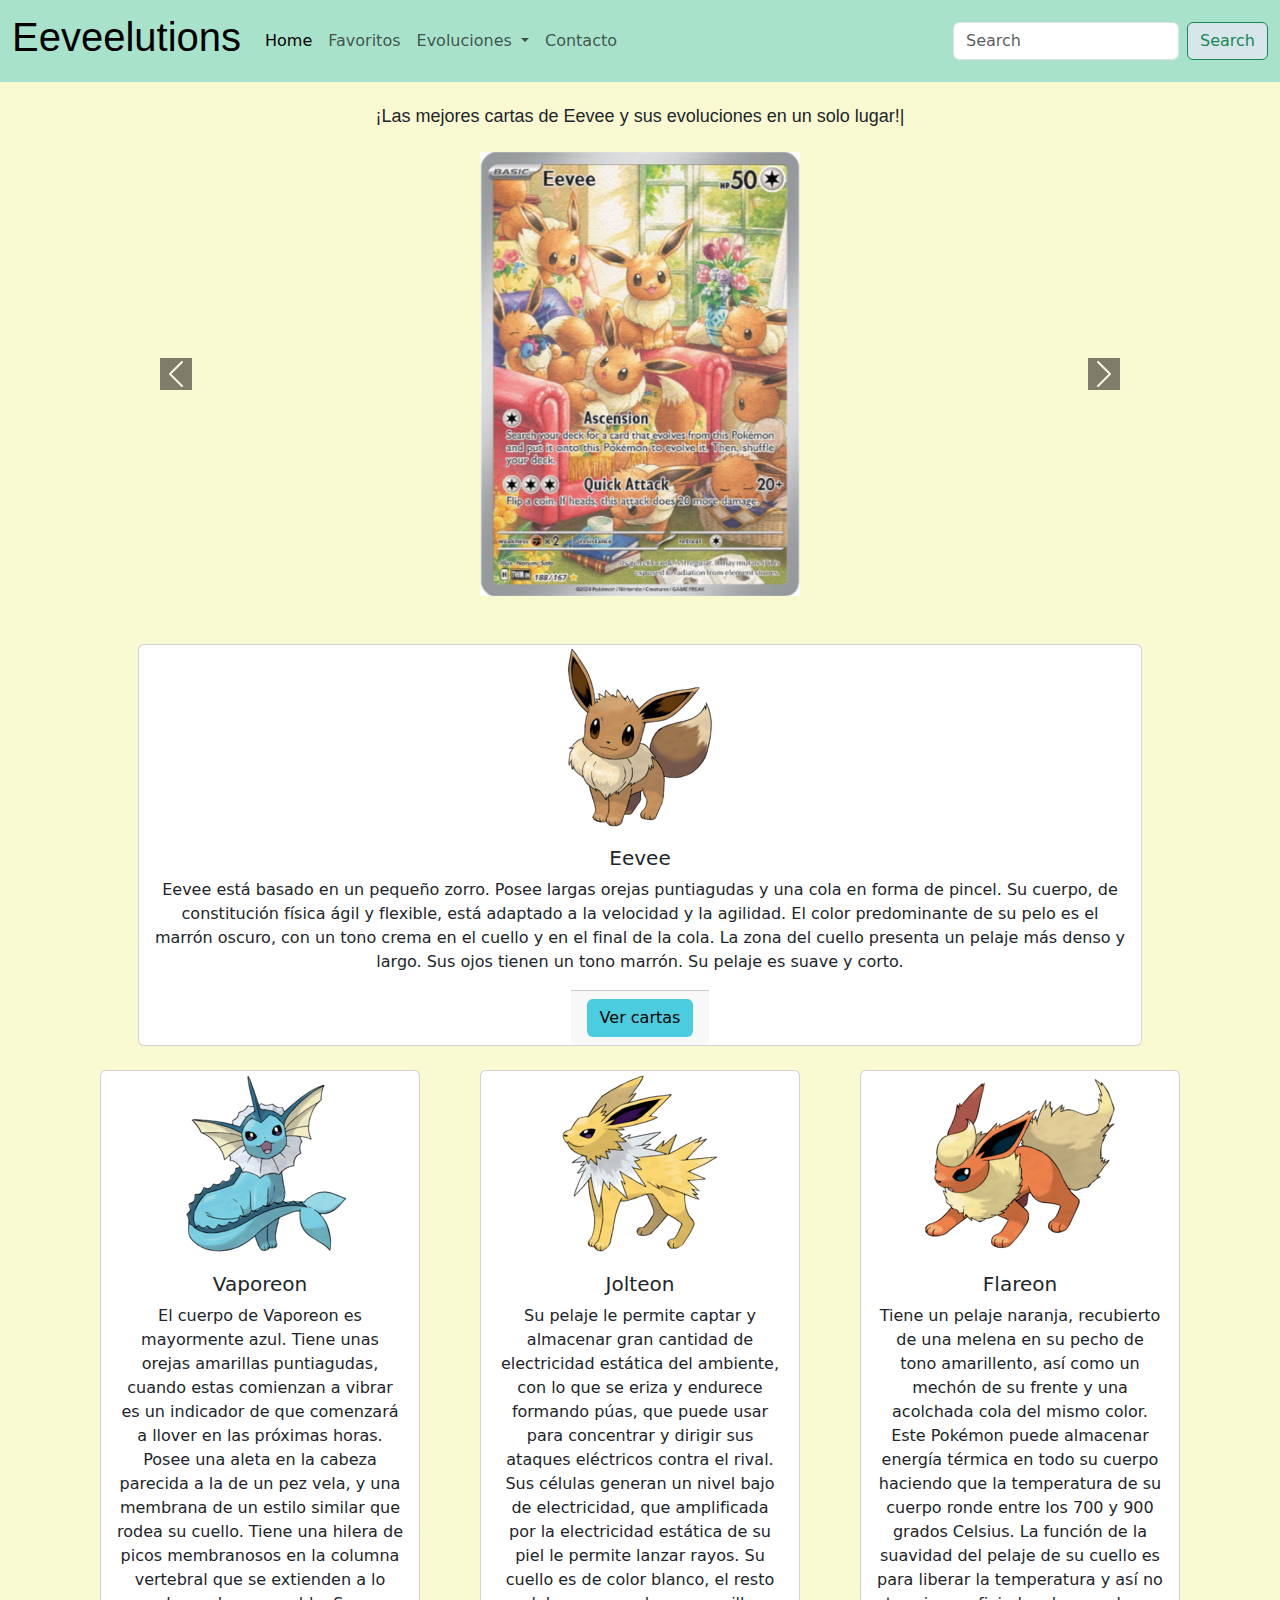
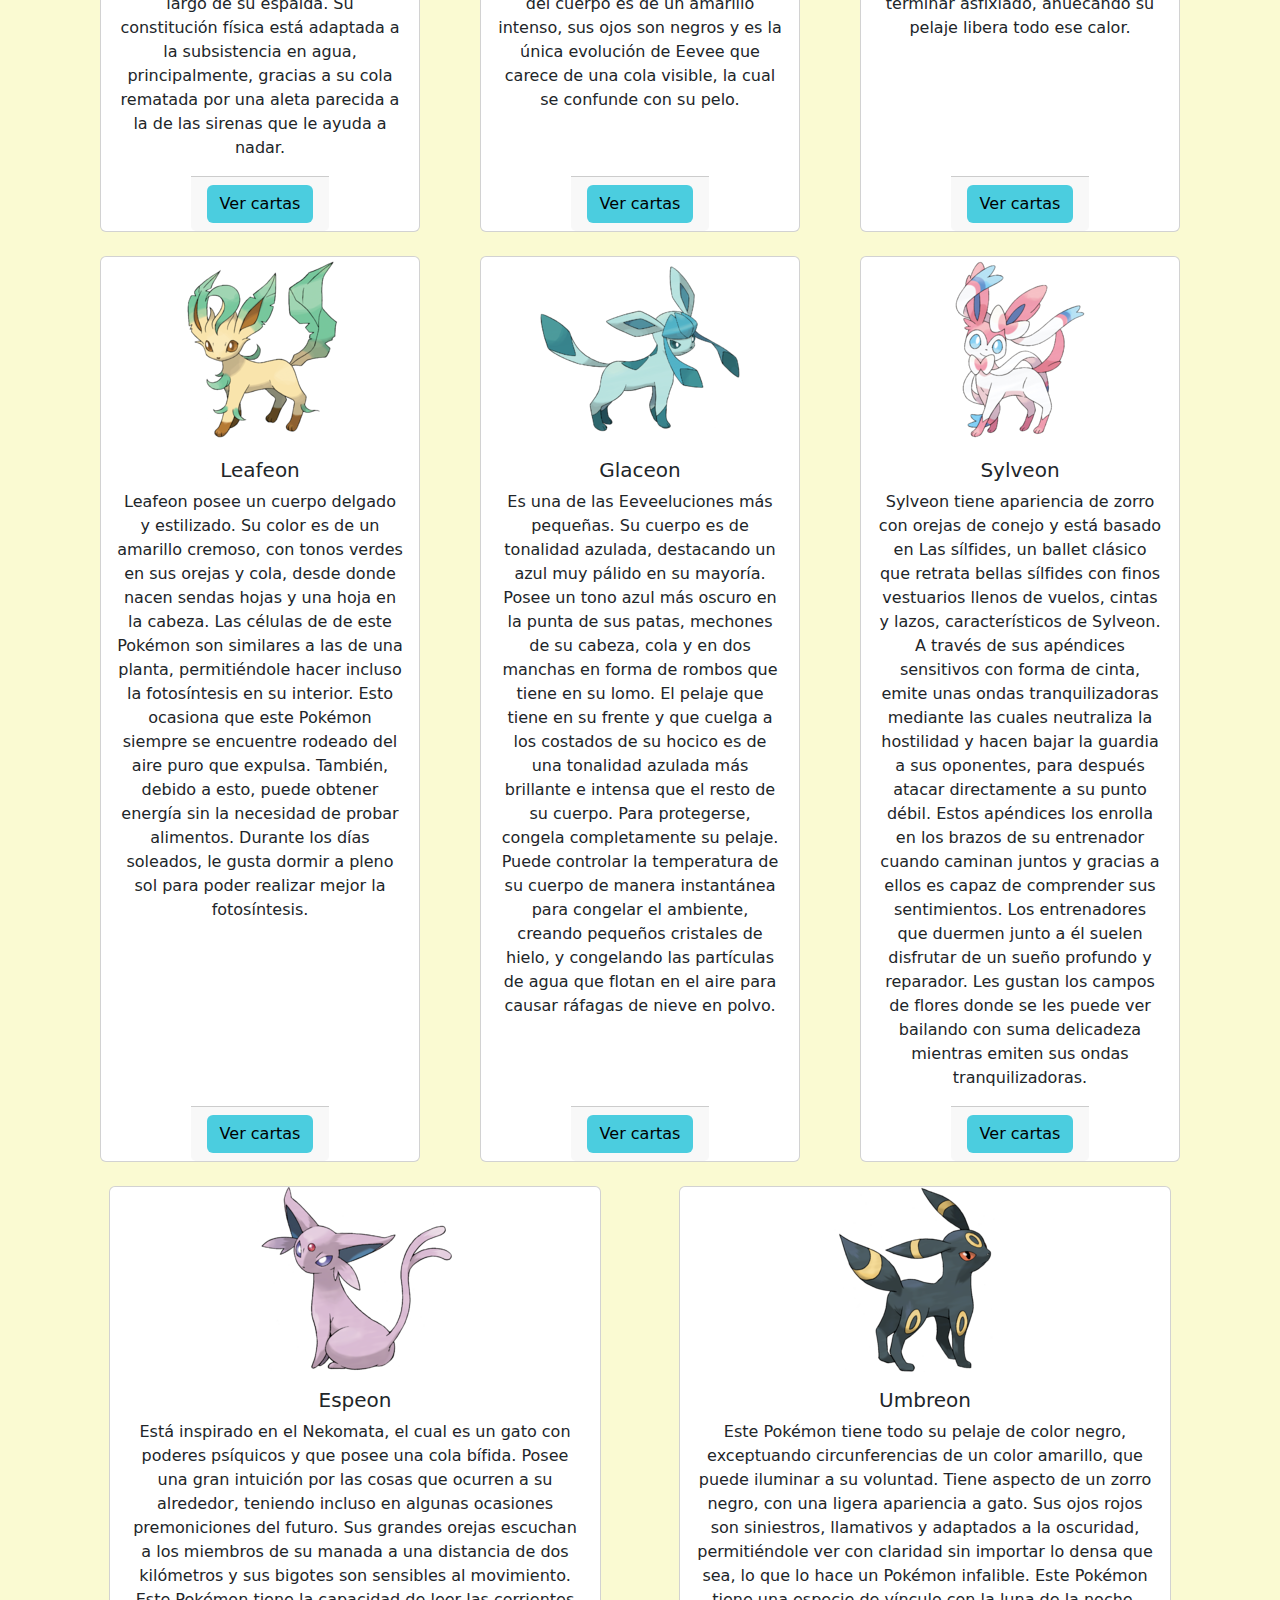
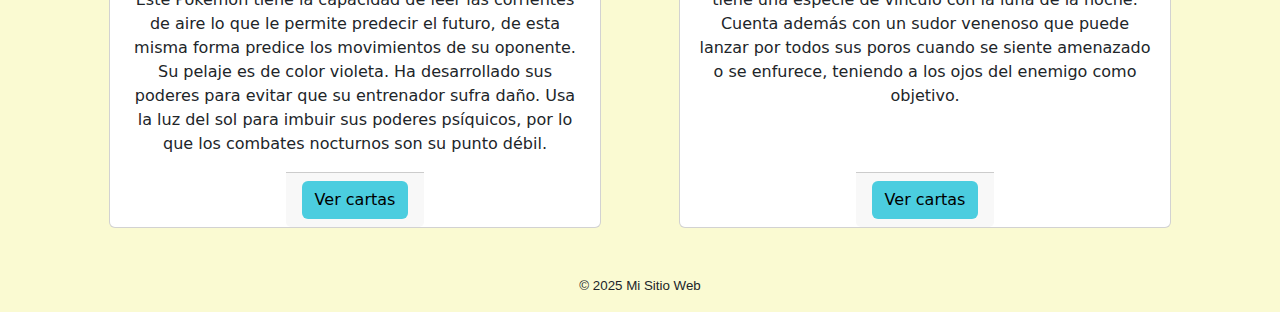
==== index.html @ 721384bc "rename carpeta de styles y mejora de display mobile" ====
<!DOCTYPE html>
<html lang="es">
<head>
    <meta charset="UTF-8">
    <meta name="viewport" content="width=device-width, initial-scale=1.0">
    <link href="https://cdn.jsdelivr.net/npm/bootstrap@5.3.3/dist/css/bootstrap.min.css" rel="stylesheet" integrity="sha384-QWTKZyjpPEjISv5WaRU9OFeRpok6YctnYmDr5pNlyT2bRjXh0JMhjY6hW+ALEwIH" crossorigin="anonymous">
    <link rel="stylesheet" href="./styles/style.css">
    <title>Eeveelutions</title>
</head>
<body>
    <header>
        <!-- Navbar responsive -->
        <nav class="navbar navbar-expand-md" style="background-color: #a9e2cb;">
            <div class="container-fluid">
                <a class="navbar-brand" href="index.html"><h1>Eeveelutions</h1></a>
                <button class="navbar-toggler" type="button" data-bs-toggle="collapse" data-bs-target="#navbarScroll" aria-controls="navbarScroll" aria-expanded="false" aria-label="Toggle navigation">
                    <span class="navbar-toggler-icon"></span>
                </button>
                <div class="collapse navbar-collapse" id="navbarScroll">
                    <ul class="navbar-nav me-auto my-2 my-lg-0 navbar-nav-scroll" style="--bs-scroll-height: 100px;">
                    <li class="nav-item">
                        <a class="nav-link active" aria-current="page" href="index.html">Home</a>
                    </li>
                    <li class="nav-item">
                        <a class="nav-link" href="./pages/favoritos.html">Favoritos</a>
                    </li>
                    <li class="nav-item dropdown">
                        <a class="nav-link dropdown-toggle" href="#" role="button" data-bs-toggle="dropdown" aria-expanded="false">
                        Evoluciones
                        </a>
                        <ul class="dropdown-menu">
                        <li><a class="dropdown-item" href="./pages/eevee.html">Eevee</a></li>
                        <li><a class="dropdown-item" href="./pages/vaporeon.html">Vaporeon</a></li>
                        <li><a class="dropdown-item" href="./pages/jolteon.html">Jolteon</a></li>
                        <li><a class="dropdown-item" href="./pages/flareon.html">Flareon</a></li>
                        <li><a class="dropdown-item" href="./pages/leafeon.html">Leafeon</a></li>
                        <li><a class="dropdown-item" href="./pages/glaceon.html">Glaceon</a></li>
                        <li><a class="dropdown-item" href="./pages/sylveon.html">Sylveon</a></li>
                        <li><a class="dropdown-item" href="./pages/espeon.html">Espeon</a></li>
                        <li><a class="dropdown-item" href="./pages/umbreon.html">Umbreon</a></li>
                        </ul>
                    </li>
                    <li class="nav-item">
                        <a class="nav-link" href="./pages/contacto.html">Contacto</a>
                    </li>
                    </ul>
                    <form class="d-flex" role="search">
                    <input class="form-control me-2" type="search" placeholder="Search" aria-label="Search">
                    <button class="btn btn-outline-success" type="submit" style="background-color: rgb(214, 230, 235);">Search</button>
                    </form>
              </div>
            </div>
        </nav>
    </header>
    <main> 
        <!--Seccion principal con las 9 tarjetas de as evoluciones -->
        <!--Todas las pagínas indivuduales de evoluciones respetarán el prototipado de la página "eevee.html"-->
        <div>
            <h2 class="my-4">¡Las mejores cartas de Eevee y sus evoluciones en un solo lugar!|</h2>
            <div id="carouselExampleFade" class="carousel slide carousel-fade">
                <div class="carousel-inner">
                  <div class="carousel-item active">
                    <img src="./images/eevee_images/eevee-twm188.jpg" class="d-block w-25 " alt="...">
                  </div>
                  <div class="carousel-item">
                    <img src="./images/vaporeon_images/vaporeonv-swsh181.jpg" class="d-block w-25" alt="...">
                  </div>
                  <div class="carousel-item">
                    <img src="./images/jolteon_images/jolteonvpromo-swsh183.jpg" class="d-block w-25" alt="...">
                  </div>
                  <div class="carousel-item">
                    <img src="./images/flareon_images/flareonvpromo-swsh179.jpg" class="d-block w-25" alt="...">
                  </div>
                  <div class="carousel-item">
                    <img src="./images/leafeon_images/leafeonv-evolving167.jpg" class="d-block w-25" alt="...">
                  </div>
                  <div class="carousel-item">
                    <img src="./images/glaceon_images/glaceonv-evolving175.jpg" class="d-block w-25" alt="...">
                  </div>
                  <div class="carousel-item">
                    <img src="./images/sylveon_images/sylveonv-evolving184.jpg" class="d-block w-25" alt="...">
                  </div>
                  <div class="carousel-item">
                    <img src="./images/espeon_images/espeonv-evolving180.jpg" class="d-block w-25" alt="...">
                  </div>
                  <div class="carousel-item">
                    <img src="./images/umbreon_images/umbreonv-evolving189.jpg" class="d-block w-25" alt="...">
                  </div>
                </div>
                <button class="carousel-control-prev" type="button" data-bs-target="#carouselExampleFade" data-bs-slide="prev">
                  <span class="carousel-control-prev-icon" aria-hidden="false" style="background-color: black;"></span>
                  <span class="visually-hidden">Previous</span>
                </button>
                <button class="carousel-control-next" type="button" data-bs-target="#carouselExampleFade" data-bs-slide="next">
                  <span class="carousel-control-next-icon" aria-hidden="true" style="background-color: black;"></span>
                  <span class="visually-hidden">Next</span>
                </button>
            </div>
        </div>
        <div class="container text-center">
            <div class="row row-gap-4 mb-4 mt-5">
              <div class="col-md-12 d-flex justify-content-center">
                <div class="card" style="width: 90%;">
                    <img src="./images/eevee_images/eevee-portada.png" class="img-fluid" alt="...">
                    <div class="card-body">
                      <h5 class="card-title">Eevee</h5>
                      <p class="card-text">Eevee está basado en un pequeño zorro. Posee largas orejas puntiagudas y una cola en forma de pincel. Su cuerpo, de constitución física ágil y flexible, está adaptado a la velocidad y la agilidad. El color predominante de su pelo es el marrón oscuro, con un tono crema en el cuello y en el final de la cola. La zona del cuello presenta un pelaje más denso y largo. Sus ojos tienen un tono marrón. Su pelaje es suave y corto.</p>
                    </div>
                    <div class="card-footer">
                        <a href="./pages/eevee.html" class="btn btn-card">Ver cartas</a>
                    </div>
                </div>
              </div>
            </div>
            <div class="row row-gap-4 mb-4">
                <div class="col-md-6 col-lg-4 d-flex justify-content-center">
                    <div class="card" style="width: 90%;" >
                        <img src="./images/vaporeon_images/vaporeon-portada.png" class="img-fluid" alt="...">
                        <div class="card-body">
                          <h5 class="card-title">Vaporeon</h5>
                          <p class="card-text">El cuerpo de Vaporeon es mayormente azul. Tiene unas orejas amarillas puntiagudas, cuando estas comienzan a vibrar es un indicador de que comenzará a llover en las próximas horas. Posee una aleta en la cabeza parecida a la de un pez vela, y una membrana de un estilo similar que rodea su cuello. Tiene una hilera de picos membranosos en la columna vertebral que se extienden a lo largo de su espalda. Su constitución física está adaptada a la subsistencia en agua, principalmente, gracias a su cola rematada por una aleta parecida a la de las sirenas que le ayuda a nadar.</p>
                          
                        </div>
                        <div class="card-footer">
                            <a href="./pages/vaporeon.html" class="btn btn-card">Ver cartas</a>
                        </div>
                    </div>
                </div>
                <div class="col-md-6 col-lg-4 d-flex justify-content-center">
                    <div class="card" style="width: 90%;" >
                        <img src="./images/jolteon_images/jolteon-portada.png" class="img-fluid" alt="...">
                        <div class="card-body">
                          <h5 class="card-title">Jolteon</h5>
                          <p class="card-text">Su pelaje le permite captar y almacenar gran cantidad de electricidad estática del ambiente, con lo que se eriza y endurece formando púas, que puede usar para concentrar y dirigir sus ataques eléctricos contra el rival. Sus células generan un nivel bajo de electricidad, que amplificada por la electricidad estática de su piel le permite lanzar rayos. Su cuello es de color blanco, el resto del cuerpo es de un amarillo intenso, sus ojos son negros y es la única evolución de Eevee que carece de una cola visible, la cual se confunde con su pelo.</p>
                        </div>
                        <div class="card-footer">
                            <a href="./pages/jolteon.html" class="btn btn-card">Ver cartas</a>
                        </div>
                    </div>
                </div>
                <div class="col-md-6 col-lg-4 d-flex justify-content-center">
                    <div class="card" style="width: 90%;" >
                        <img src="./images/flareon_images/flareon-portada.png" class="img-fluid" alt="...">
                        <div class="card-body">
                          <h5 class="card-title">Flareon</h5>
                          <p class="card-text">Tiene un pelaje naranja, recubierto de una melena en su pecho de tono amarillento, así como un mechón de su frente y una acolchada cola del mismo color. Este Pokémon puede almacenar energía térmica en todo su cuerpo haciendo que la temperatura de su cuerpo ronde entre los 700 y 900 grados Celsius. La función de la suavidad del pelaje de su cuello es para liberar la temperatura y así no terminar asfixiado, ahuecando su pelaje libera todo ese calor.</p>
                          
                        </div>
                        <div class="card-footer">
                            <a href="./pages/flareon.html" class="btn btn-card">Ver cartas</a>
                        </div>
                    </div>
                </div>            
                <div class="col-md-6 col-lg-4 d-flex justify-content-center">
                    <div class="card" style="width: 90%;" >
                        <img src="./images/leafeon_images/leafeon-portada.png" class="img-fluid" alt="...">
                        <div class="card-body">
                          <h5 class="card-title">Leafeon</h5>
                          <p class="card-text">Leafeon posee un cuerpo delgado y estilizado. Su color es de un amarillo cremoso, con tonos verdes en sus orejas y cola, desde donde nacen sendas hojas y una hoja en la cabeza. Las células de de este Pokémon son similares a las de una planta, permitiéndole hacer incluso la fotosíntesis en su interior. Esto ocasiona que este Pokémon siempre se encuentre rodeado del aire puro que expulsa. También, debido a esto, puede obtener energía sin la necesidad de probar alimentos. Durante los días soleados, le gusta dormir a pleno sol para poder realizar mejor la fotosíntesis.</p>
                        </div>
                        <div class="card-footer">
                            <a href="./pages/leafeon.html" class="btn btn-card">Ver cartas</a>
                        </div>
                    </div>
                </div>
                <div class="col-md-6 col-lg-4 d-flex justify-content-center">
                    <div class="card" style="width: 90%;" >
                        <img src="./images/glaceon_images/glaceon-portada.png" class="img-fluid" alt="...">
                        <div class="card-body">
                          <h5 class="card-title">Glaceon</h5>
                          <p class="card-text">Es una de las Eeveeluciones más pequeñas. Su cuerpo es de tonalidad azulada, destacando un azul muy pálido en su mayoría. Posee un tono azul más oscuro en la punta de sus patas, mechones de su cabeza, cola y en dos manchas en forma de rombos que tiene en su lomo. El pelaje que tiene en su frente y que cuelga a los costados de su hocico es de una tonalidad azulada más brillante e intensa que el resto de su cuerpo. Para protegerse, congela completamente su pelaje. Puede controlar la temperatura de su cuerpo de manera instantánea para congelar el ambiente, creando pequeños cristales de hielo, y congelando las partículas de agua que flotan en el aire para causar ráfagas de nieve en polvo.</p>                          
                        </div>
                        <div class="card-footer">
                            <a href="./pages/glaceon.html" class="btn btn-card">Ver cartas</a>
                        </div>
                    </div>
                </div> 
                <div class="col-md-6 col-lg-4 d-flex justify-content-center">
                    <div class="card" style="width: 90%;" >
                        <img src="./images/sylveon_images/sylveon-portada2.png" class="img-fluid" alt="...">
                        <div class="card-body">
                          <h5 class="card-title">Sylveon</h5>
                          <p class="card-text">Sylveon tiene apariencia de zorro con orejas de conejo y está basado en Las sílfides, un ballet clásico que retrata bellas sílfides con finos vestuarios llenos de vuelos, cintas y lazos, característicos de Sylveon. A través de sus apéndices sensitivos con forma de cinta, emite unas ondas tranquilizadoras mediante las cuales neutraliza la hostilidad y hacen bajar la guardia a sus oponentes, para después atacar directamente a su punto débil. Estos apéndices los enrolla en los brazos de su entrenador cuando caminan juntos y gracias a ellos es capaz de comprender sus sentimientos. Los entrenadores que duermen junto a él suelen disfrutar de un sueño profundo y reparador. Les gustan los campos de flores donde se les puede ver bailando con suma delicadeza mientras emiten sus ondas tranquilizadoras.</p>
                        </div>
                        <div class="card-footer">
                            <a href="./pages/sylveon.html" class="btn btn-card">Ver cartas</a>
                        </div>
                    </div>
                </div>            
                <div class="col-md d-flex justify-content-center">
                    <div class="card" style="width: 90%;" >
                        <img src="./images/espeon_images/espeon-portada.png" class="img-fluid" alt="...">
                        <div class="card-body">
                          <h5 class="card-title">Espeon</h5>
                          <p class="card-text">Está inspirado en el Nekomata, el cual es un gato con poderes psíquicos y que posee una cola bífida. Posee una gran intuición por las cosas que ocurren a su alrededor, teniendo incluso en algunas ocasiones premoniciones del futuro. Sus grandes orejas escuchan a los miembros de su manada a una distancia de dos kilómetros y sus bigotes son sensibles al movimiento. Este Pokémon tiene la capacidad de leer las corrientes de aire lo que le permite predecir el futuro, de esta misma forma predice los movimientos de su oponente. Su pelaje es de color violeta. Ha desarrollado sus poderes para evitar que su entrenador sufra daño. Usa la luz del sol para imbuir sus poderes psíquicos, por lo que los combates nocturnos son su punto débil.</p>
                          
                        </div>
                        <div class="card-footer">
                            <a href="./pages/espeon.html" class="btn btn-card">Ver cartas</a>
                        </div>
                    </div>
                </div>
                <div class="col-md d-flex justify-content-center">
                    <div class="card" style="width: 90%;" >
                        <img src="./images/umbreon_images/umbreon-portada.png" class="img-fluid" alt="...">
                        <div class="card-body">
                          <h5 class="card-title">Umbreon</h5>
                          <p class="card-text">Este Pokémon tiene todo su pelaje de color negro, exceptuando circunferencias de un color amarillo, que puede iluminar a su voluntad. Tiene aspecto de un zorro negro, con una ligera apariencia a gato. Sus ojos rojos son siniestros, llamativos y adaptados a la oscuridad, permitiéndole ver con claridad sin importar lo densa que sea, lo que lo hace un Pokémon infalible. Este Pokémon tiene una especie de vínculo con la luna de la noche. Cuenta además con un sudor venenoso que puede lanzar por todos sus poros cuando se siente amenazado o se enfurece, teniendo a los ojos del enemigo como objetivo.</p>
                        </div>
                        <div class="card-footer">
                            <a href="./pages/umbreon.html" class="btn btn-card">Ver cartas</a>
                        </div>
                    </div>
                </div>                
            </div>
        </div>
    </main>
    <footer>
        <p>© 2025 Mi Sitio Web</p>
    </footer>
    <script src="https://cdn.jsdelivr.net/npm/bootstrap@5.3.3/dist/js/bootstrap.bundle.min.js" integrity="sha384-YvpcrYf0tY3lHB60NNkmXc5s9fDVZLESaAA55NDzOxhy9GkcIdslK1eN7N6jIeHz" crossorigin="anonymous"></script>
</body>
</html>
---- styles/style.css ----
/*Media query para celulares + general*/

* {
    margin: 0;
    padding: 0;
    box-sizing: border-box;
}

body {
    background-color: lightgoldenrodyellow;
}

h1 {
    font-family: Arial, Helvetica, sans-serif;
}

h2 {
    margin: 10px;
    text-align: center;
    font-family:'Lucida Sans', 'Lucida Sans Regular', 'Lucida Grande', 'Lucida Sans Unicode', Verdana, sans-serif;
    font-size: large;
}

h3 {
    font-family: Verdana, Geneva, Tahoma, sans-serif;
    font-size: large;
    font-weight: bold;
    margin-top: 1rem;
}

.carousel-item img {
    margin: auto;
}

.carousel-control-prev {
    justify-content: flex-end;
}

.carousel-control-next {
    justify-content: flex-start;
}
/*Estilos de tarjetas de cada evolución-Página principal*/

.card {
    align-items: center;
}

.btn-card {
    background-color: rgb(75, 205, 223);
    color: black;
    font-weight: 500;
}

/*estilos de display de cartas individuales a continuación*/

/* Dsiplay de cartas de página Eevee */
@media (max-width: 767px){
    .grid-eevee{
        display: flex;
        flex-flow: column nowrap;
        margin: 5%;
    }

    .eevee-card {
        justify-content: center;
        align-items: center;
        align-content: center;
        text-align: center;
        margin-top: 1rem;
    }

    .eevee-img {
        width: 55%;
    }
}

/* Display de cartas Leafeon-Glaceon-Sylveon-Espeon-Umbreon */
.grid-cartas {
    display: flex;
    flex-flow: column nowrap;
    margin: 5%;
}

.cartas{
    border: 2px solid black;
    background-color: cadetblue;
    padding: 15px;
    display: flex;
    flex-flow: column wrap;
    justify-content: center;
    align-items: center;
    margin-bottom: 2%;
}

.cartas img {
    height: 256px;
    width: 185px;
    margin-bottom: 5px ;
}

.cartas ul{
    padding: 0%;
    text-align: start;
}

.cartas ul li {
    list-style: none;
}

.img-cartas {
    width: 350px;
    height: 500px;
}

/*Estilos de página de contacto*/
#form-contacto {
    /* display: flex;
    flex-flow: column nowrap; */
    align-items: center;
    justify-content: center;
    text-align: center;
    margin-top: 10%;
    background-color: aliceblue;
}

.mensaje {
    text-align: center;
    padding: 2rem;
}

footer {
    margin-top: 3rem;
    text-align: center;
    font-family: 'Lucida Sans', 'Lucida Sans Regular', 'Lucida Grande', 'Lucida Sans Unicode', Verdana, sans-serif;
    font-size: smaller;
}

/*Media query para tablets*/
@media (min-width: 768px){

    .grid-eevee{
        display: grid;
        grid-template-columns: repeat(2, 1fr);
        grid-template-rows: repeat(6,1fr);
        gap: 1%;
        margin: 20px;
    }

    .grid-cartas {
        display: grid;
        grid-template-columns: repeat(2, 1fr);
        grid-template-rows: repeat(6,1fr);
        gap: 1%;
        margin: 20px;
        justify-items: stretch;
    }

    .cartas {
        justify-items: center;
    }

    .cartas h3 {
        text-align: center;
    }

    .cartas ul {
        margin: auto;
    }
}

/*Media query para computadoras*/
@media (min-width: 1024px){

    /*estilos de display de cartas individuales a continuación*/

    .grid-eevee{
        display: grid;
        grid-template-columns: repeat(3, 1fr);
        grid-template-rows: repeat(4,1fr);
        gap: 1%;
        margin: 20px;
    }

    .grid-cartas {
        display: grid;
        grid-template-columns: repeat(4, 1fr);
        grid-template-rows: repeat(2,1fr);
        gap: 10px;
        margin: 20px;
        justify-items: stretch;
        
    }

    .cartas{
        border: 2px solid black;
        background-color: cadetblue;
        padding: 25px;
        display: flex;
        flex-flow: column wrap;
        align-content: center;
        justify-content: center;
    }

    .cartas img {
        height: 256px;
        width: 185px;
        margin-bottom: 5px ;
    }


    .cartas ul{
        margin-top: 5px;
    }


    .img-cartas {
        width: 350px;
        height: 500px;
    }
}
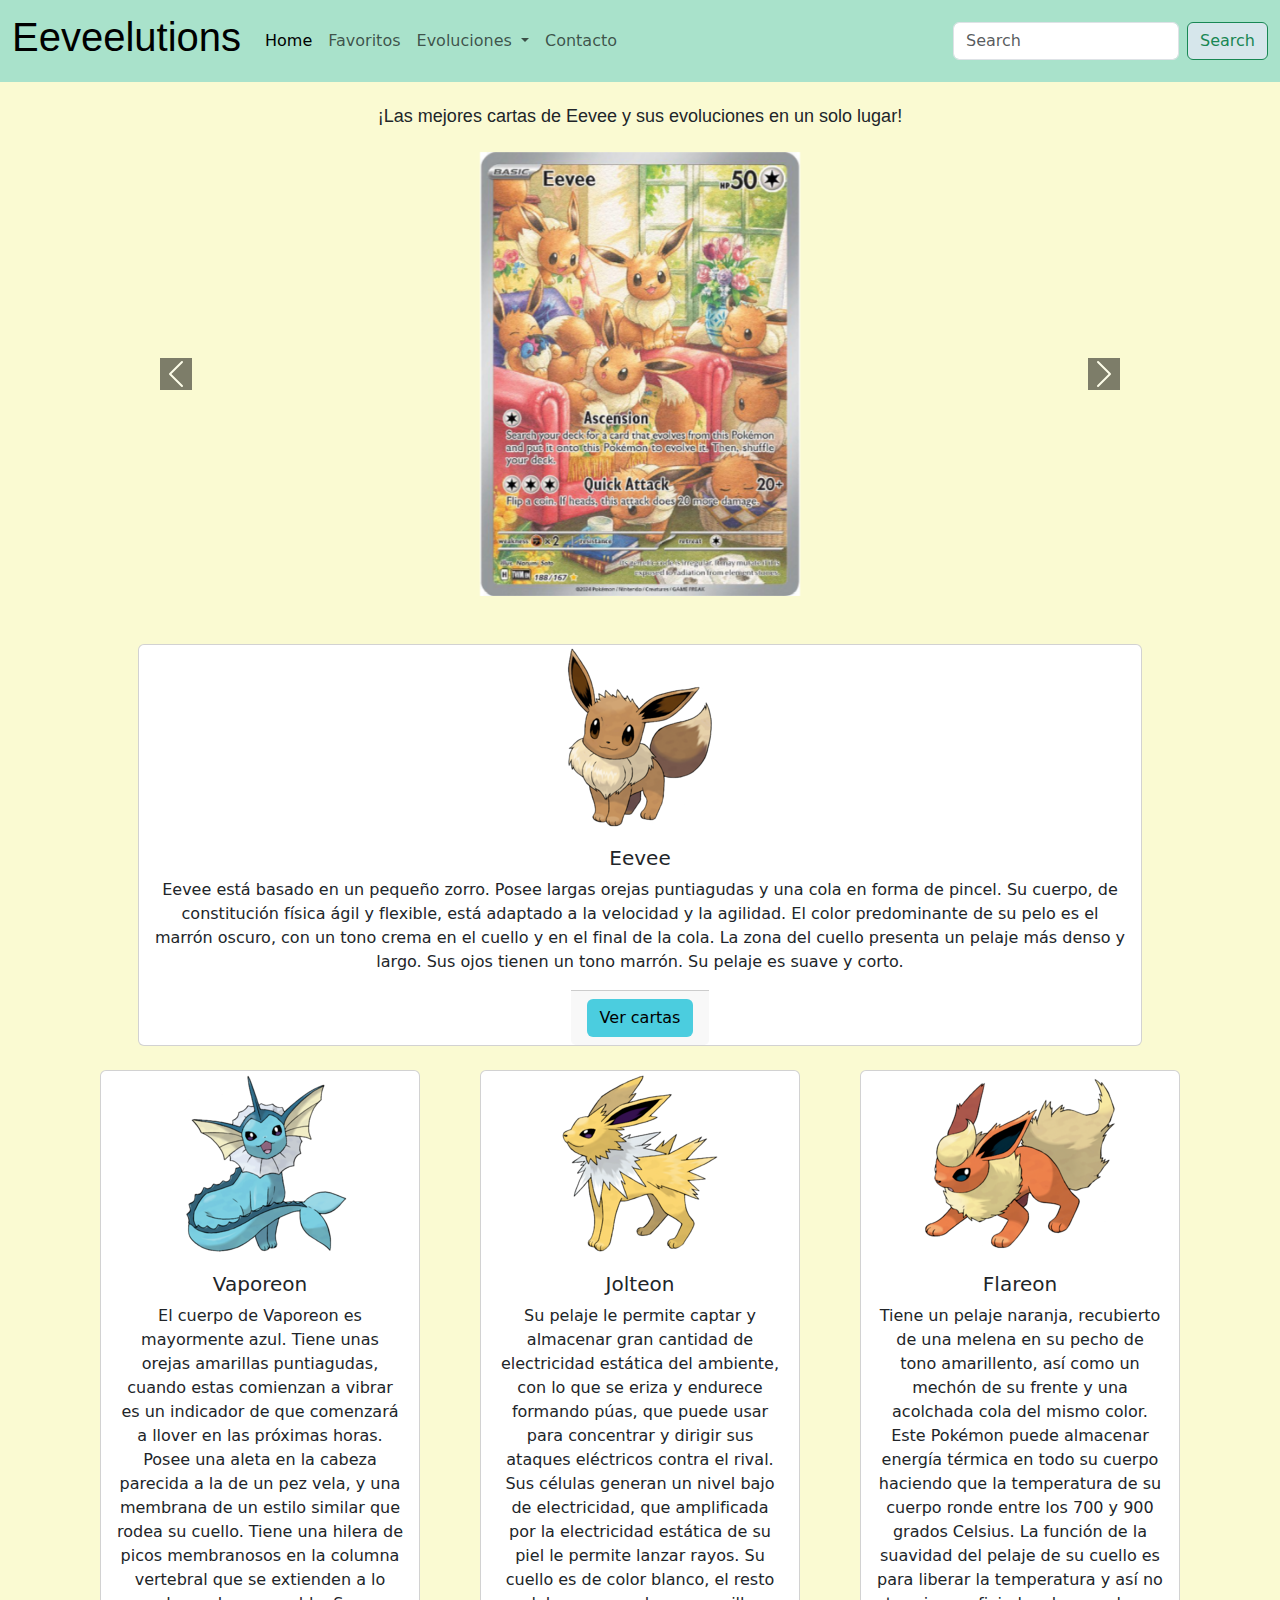
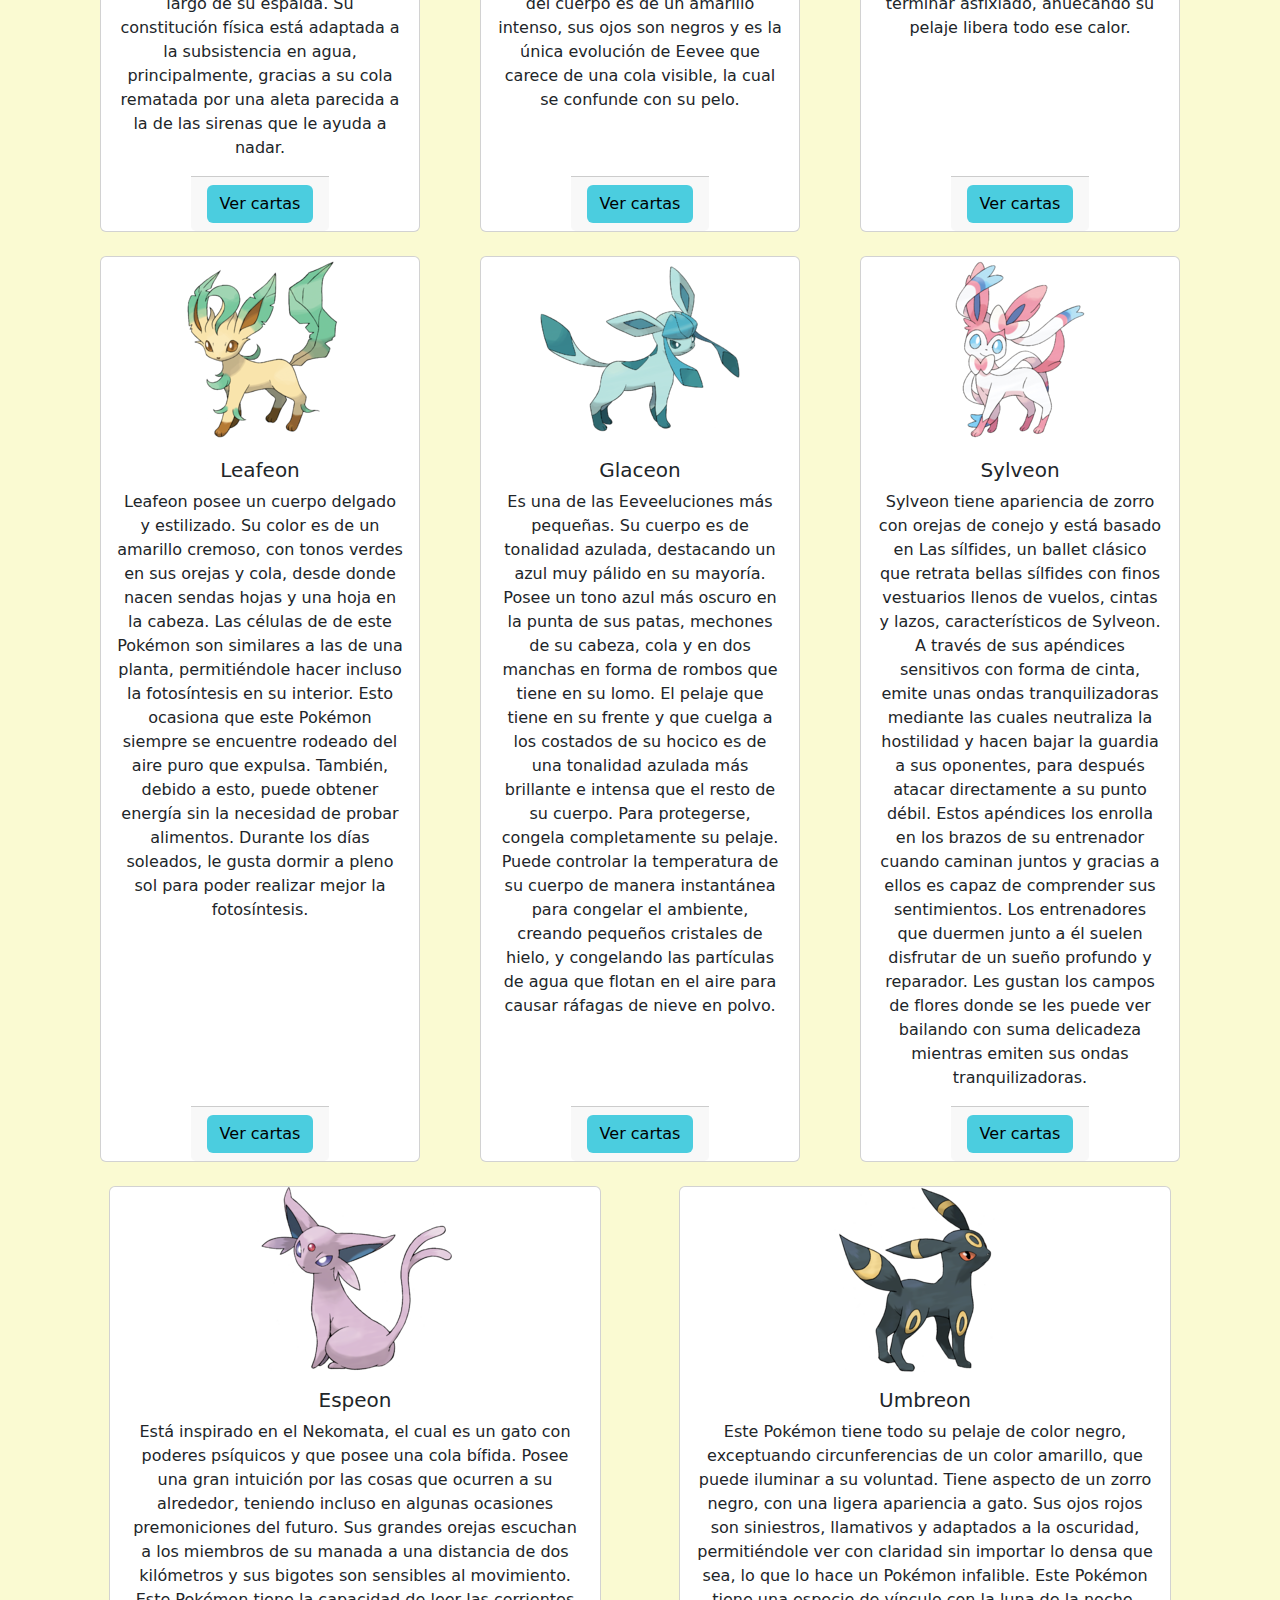
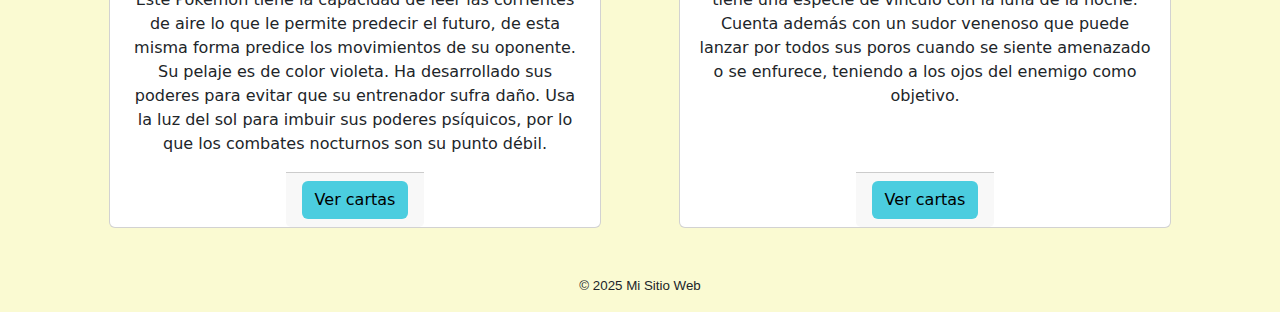
==== commit a864fa0e: "corregido error en párrafo de index" ====
--- a/index.html
+++ b/index.html
@@ -56,7 +56,7 @@
         <!--Seccion principal con las 9 tarjetas de as evoluciones -->
         <!--Todas las pagínas indivuduales de evoluciones respetarán el prototipado de la página "eevee.html"-->
         <div>
-            <h2 class="my-4">¡Las mejores cartas de Eevee y sus evoluciones en un solo lugar!|</h2>
+            <h2 class="my-4">¡Las mejores cartas de Eevee y sus evoluciones en un solo lugar!</h2>
             <div id="carouselExampleFade" class="carousel slide carousel-fade">
                 <div class="carousel-inner">
                   <div class="carousel-item active">
--- a/styles/style.css
+++ b/styles/style.css
@@ -53,15 +53,15 @@
 
 /*estilos de display de cartas individuales a continuación*/
 
-/* Dsiplay de cartas de página Eevee */
+/* Dsiplay de cartas de página Eevee (con bootstrap)*/
 @media (max-width: 767px){
-    .grid-eevee{
+    .grid-bootstrap{
         display: flex;
         flex-flow: column nowrap;
         margin: 5%;
     }
 
-    .eevee-card {
+    .bootstrap-card {
         justify-content: center;
         align-items: center;
         align-content: center;
@@ -69,12 +69,12 @@
         margin-top: 1rem;
     }
 
-    .eevee-img {
+    .bootstrap-img {
         width: 55%;
     }
 }
 
-/* Display de cartas Leafeon-Glaceon-Sylveon-Espeon-Umbreon */
+/* Display de cartas Leafeon-Glaceon-Sylveon-Espeon-Umbreon (sin bootstrap)*/
 .grid-cartas {
     display: flex;
     flex-flow: column nowrap;
@@ -112,22 +112,8 @@
     height: 500px;
 }
 
-/*Estilos de página de contacto*/
-#form-contacto {
-    /* display: flex;
-    flex-flow: column nowrap; */
-    align-items: center;
-    justify-content: center;
-    text-align: center;
-    margin-top: 10%;
-    background-color: aliceblue;
-}
-
-.mensaje {
-    text-align: center;
-    padding: 2rem;
-}
-
+
+/* Footer de todas las páginas */
 footer {
     margin-top: 3rem;
     text-align: center;
@@ -138,7 +124,7 @@
 /*Media query para tablets*/
 @media (min-width: 768px){
 
-    .grid-eevee{
+    .grid-bootstrap{
         display: grid;
         grid-template-columns: repeat(2, 1fr);
         grid-template-rows: repeat(6,1fr);
@@ -173,7 +159,7 @@
 
     /*estilos de display de cartas individuales a continuación*/
 
-    .grid-eevee{
+    .grid-bootstrap{
         display: grid;
         grid-template-columns: repeat(3, 1fr);
         grid-template-rows: repeat(4,1fr);
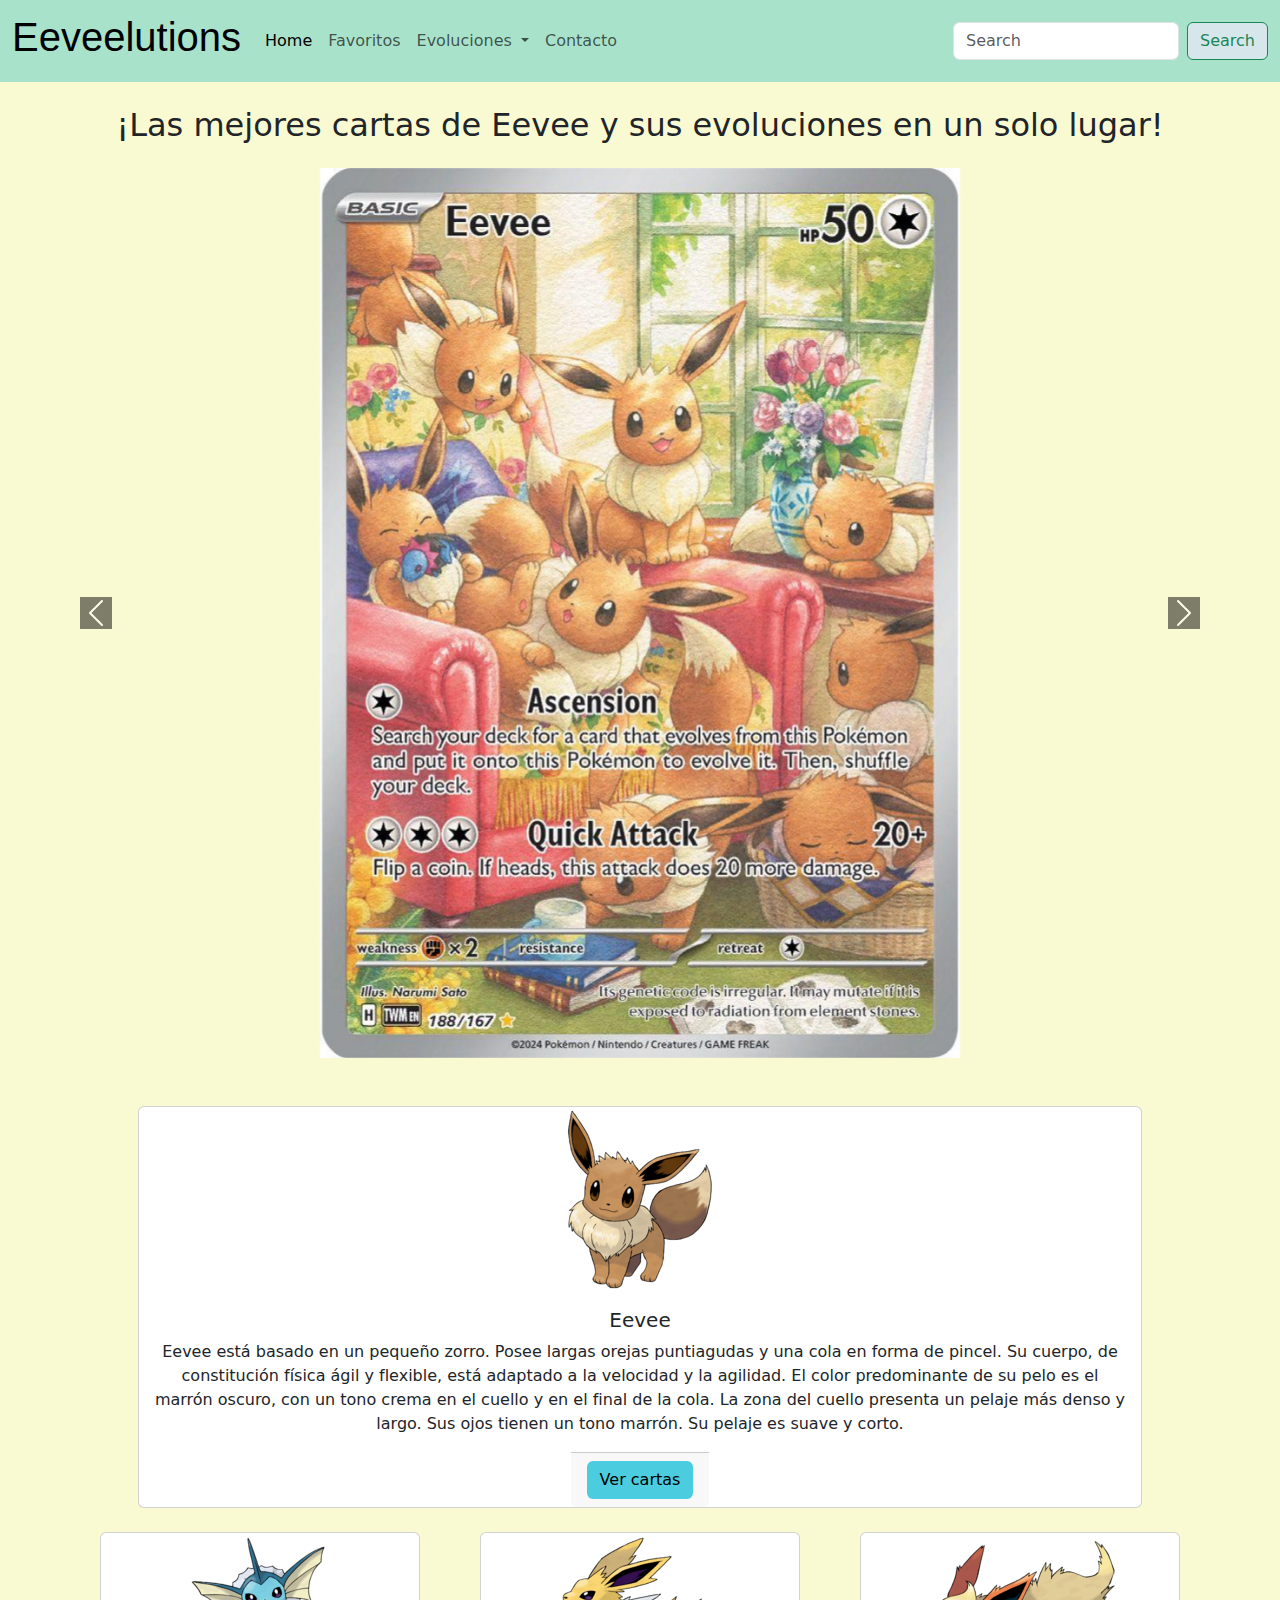
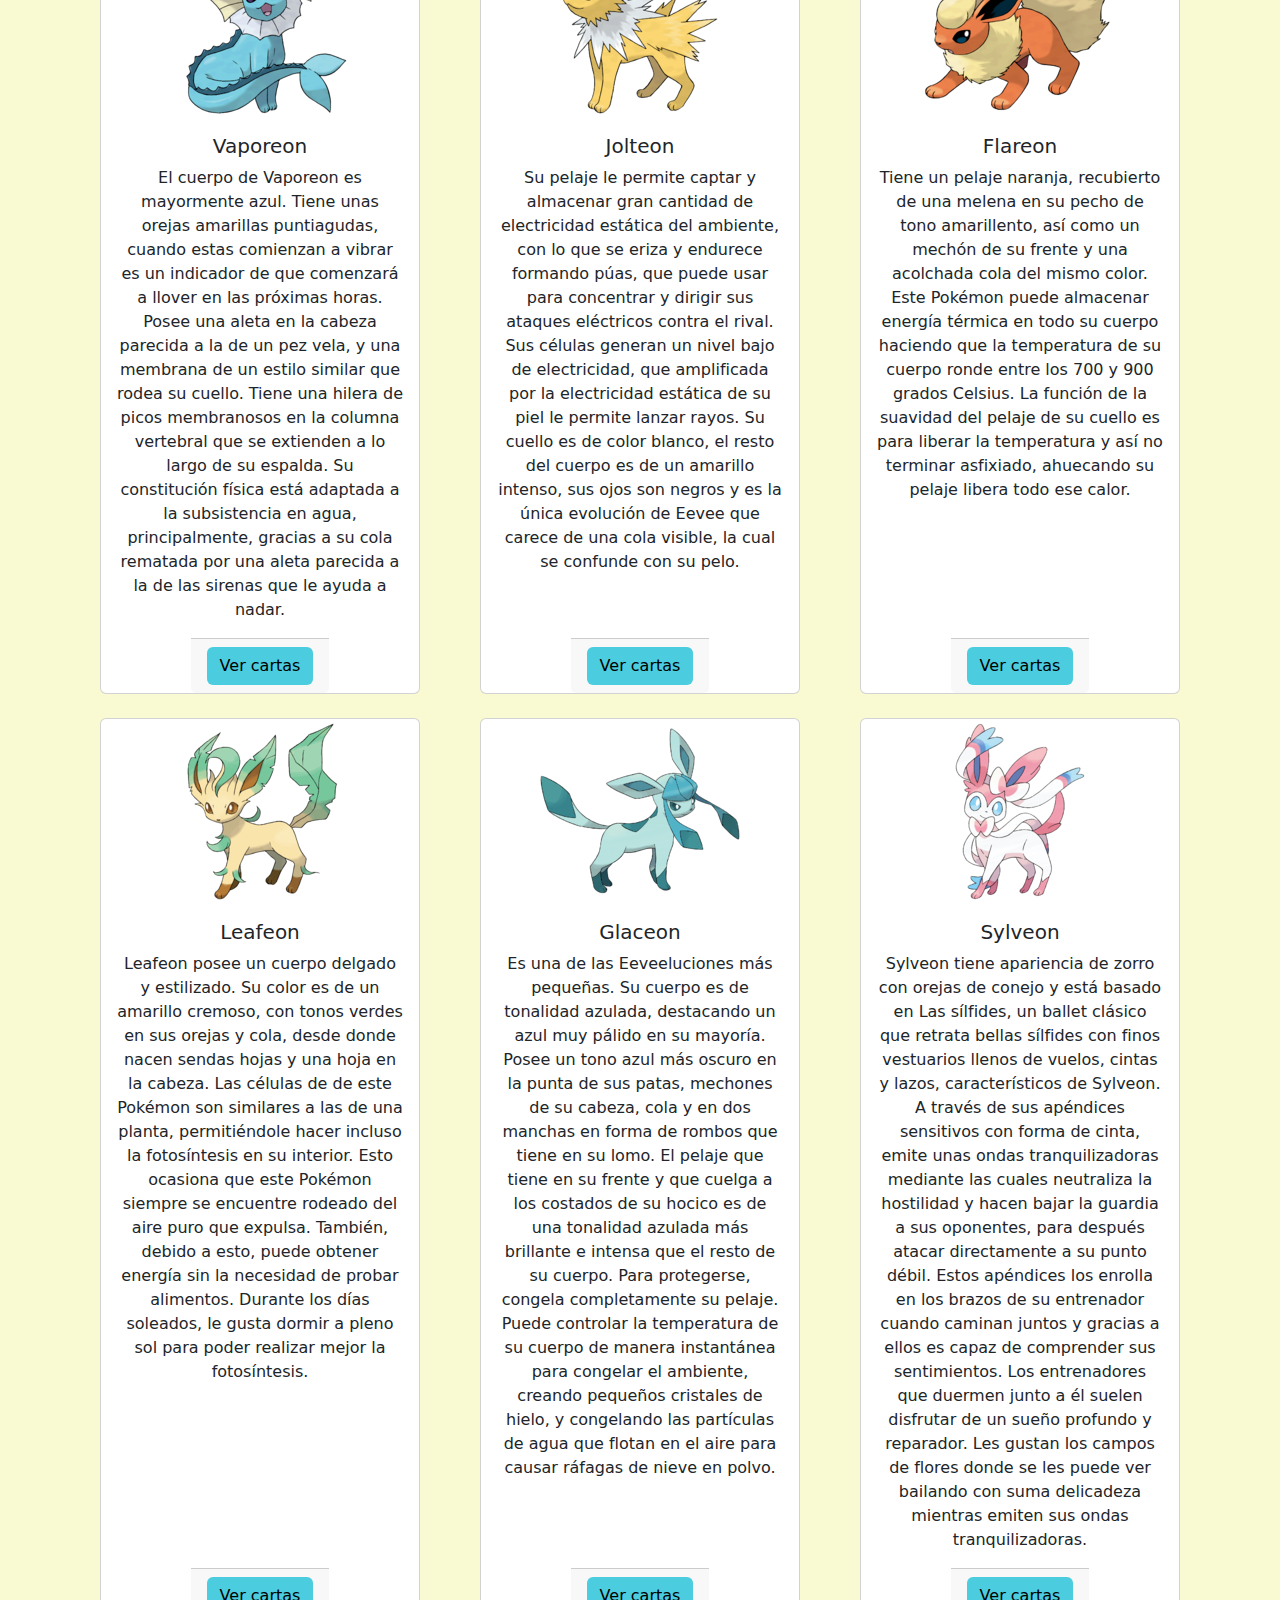
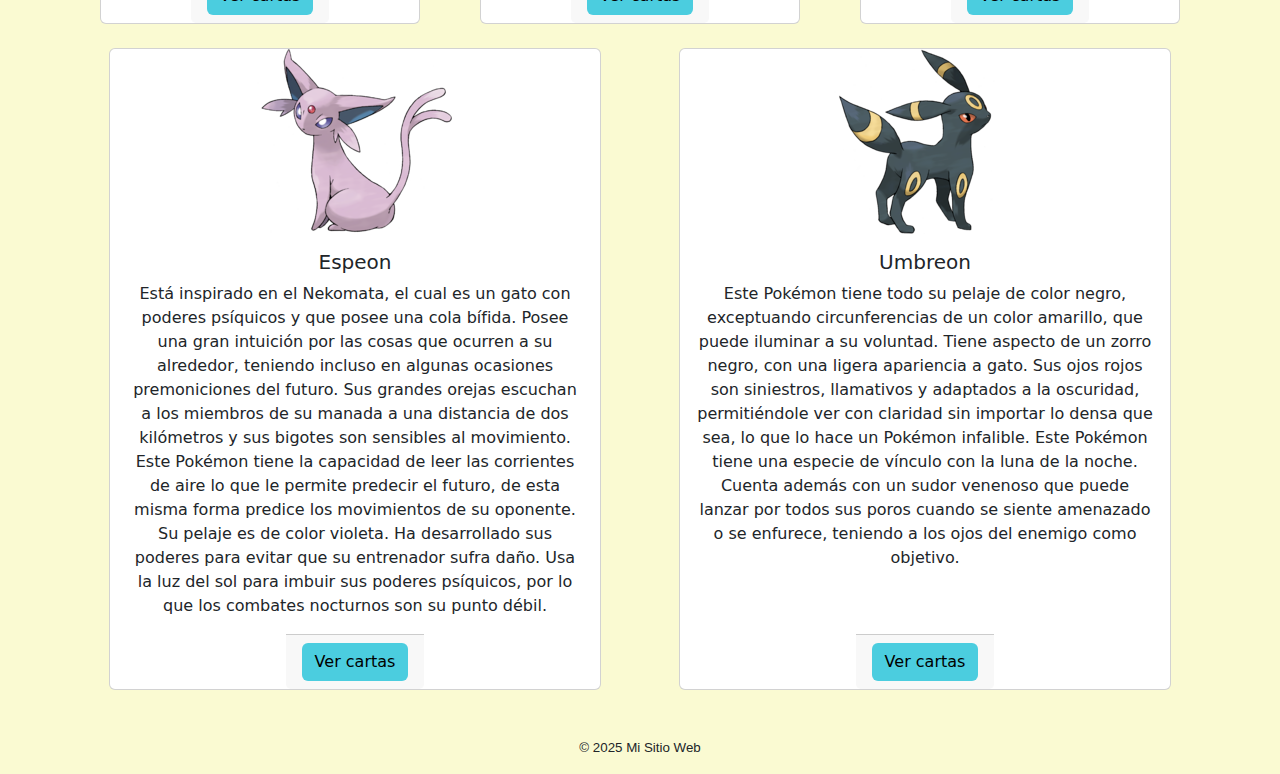
==== commit 0a136786: "implementacion de sass, corrección de errores, modiifcación de display del nav en mobile y tamaño de" ====
--- a/index.html
+++ b/index.html
@@ -17,7 +17,7 @@
                     <span class="navbar-toggler-icon"></span>
                 </button>
                 <div class="collapse navbar-collapse" id="navbarScroll">
-                    <ul class="navbar-nav me-auto my-2 my-lg-0 navbar-nav-scroll" style="--bs-scroll-height: 100px;">
+                    <ul class="navbar-nav me-auto my-2 my-lg-0 navbar-nav-scroll">
                     <li class="nav-item">
                         <a class="nav-link active" aria-current="page" href="index.html">Home</a>
                     </li>
@@ -52,39 +52,41 @@
             </div>
         </nav>
     </header>
-    <main> 
+    <main class="index_main"> 
         <!--Seccion principal con las 9 tarjetas de as evoluciones -->
         <!--Todas las pagínas indivuduales de evoluciones respetarán el prototipado de la página "eevee.html"-->
-        <div>
-            <h2 class="my-4">¡Las mejores cartas de Eevee y sus evoluciones en un solo lugar!</h2>
-            <div id="carouselExampleFade" class="carousel slide carousel-fade">
+        <div class="introduccion">
+            <h2 class="my-4 text-center">
+              ¡Las mejores cartas de Eevee y sus evoluciones en un solo lugar!
+            </h2>
+            <div id="carouselExampleFade" class="carousel slide carousel-fade main-carrusel">
                 <div class="carousel-inner">
                   <div class="carousel-item active">
-                    <img src="./images/eevee_images/eevee-twm188.jpg" class="d-block w-25 " alt="...">
-                  </div>
-                  <div class="carousel-item">
-                    <img src="./images/vaporeon_images/vaporeonv-swsh181.jpg" class="d-block w-25" alt="...">
-                  </div>
-                  <div class="carousel-item">
-                    <img src="./images/jolteon_images/jolteonvpromo-swsh183.jpg" class="d-block w-25" alt="...">
-                  </div>
-                  <div class="carousel-item">
-                    <img src="./images/flareon_images/flareonvpromo-swsh179.jpg" class="d-block w-25" alt="...">
-                  </div>
-                  <div class="carousel-item">
-                    <img src="./images/leafeon_images/leafeonv-evolving167.jpg" class="d-block w-25" alt="...">
-                  </div>
-                  <div class="carousel-item">
-                    <img src="./images/glaceon_images/glaceonv-evolving175.jpg" class="d-block w-25" alt="...">
-                  </div>
-                  <div class="carousel-item">
-                    <img src="./images/sylveon_images/sylveonv-evolving184.jpg" class="d-block w-25" alt="...">
-                  </div>
-                  <div class="carousel-item">
-                    <img src="./images/espeon_images/espeonv-evolving180.jpg" class="d-block w-25" alt="...">
-                  </div>
-                  <div class="carousel-item">
-                    <img src="./images/umbreon_images/umbreonv-evolving189.jpg" class="d-block w-25" alt="...">
+                    <img src="./images/eevee_images/eevee-twm188.jpg" class="d-block w-50 m-auto" alt="...">
+                  </div>
+                  <div class="carousel-item">
+                    <img src="./images/vaporeon_images/vaporeonv-swsh181.jpg" class="d-block w-50 m-auto" alt="...">
+                  </div>
+                  <div class="carousel-item">
+                    <img src="./images/jolteon_images/jolteonvpromo-swsh183.jpg" class="d-block w-50 m-auto" alt="...">
+                  </div>
+                  <div class="carousel-item">
+                    <img src="./images/flareon_images/flareonvpromo-swsh179.jpg" class="d-block w-50 m-auto" alt="...">
+                  </div>
+                  <div class="carousel-item">
+                    <img src="./images/leafeon_images/leafeonv-evolving167.jpg" class="d-block w-50 m-auto" alt="...">
+                  </div>
+                  <div class="carousel-item">
+                    <img src="./images/glaceon_images/glaceonv-evolving175.jpg" class="d-block w-50 m-auto" alt="...">
+                  </div>
+                  <div class="carousel-item">
+                    <img src="./images/sylveon_images/sylveonv-evolving184.jpg" class="d-block w-50 m-auto" alt="...">
+                  </div>
+                  <div class="carousel-item">
+                    <img src="./images/espeon_images/espeonv-evolving180.jpg" class="d-block w-50 m-auto" alt="...">
+                  </div>
+                  <div class="carousel-item">
+                    <img src="./images/umbreon_images/umbreonv-evolving189.jpg" class="d-block w-50 m-auto" alt="...">
                   </div>
                 </div>
                 <button class="carousel-control-prev" type="button" data-bs-target="#carouselExampleFade" data-bs-slide="prev">
@@ -97,7 +99,7 @@
                 </button>
             </div>
         </div>
-        <div class="container text-center">
+        <div class="container text-center contenedor-cartas-main">
             <div class="row row-gap-4 mb-4 mt-5">
               <div class="col-md-12 d-flex justify-content-center">
                 <div class="card" style="width: 90%;">
--- a/styles/style.css
+++ b/styles/style.css
@@ -1,206 +1,147 @@
-/*Media query para celulares + general*/
-
-* {
-    margin: 0;
-    padding: 0;
-    box-sizing: border-box;
+@charset "UTF-8";
+body {
+  background-color: lightgoldenrodyellow;
+}
+body header h1 {
+  font-family: Arial, Helvetica, sans-serif;
+}
+body h2 {
+  margin-top: 1rem;
+  text-align: center;
+}
+body footer {
+  margin-top: 3rem;
+  text-align: center;
+  font-family: "Lucida Sans", "Lucida Sans Regular", "Lucida Grande", "Lucida Sans Unicode", Verdana, sans-serif;
+  font-size: smaller;
 }
 
-body {
-    background-color: lightgoldenrodyellow;
+.index_main .introduccion .main-carousel .carousel-control-prev {
+  justify-content: flex-end;
+}
+.index_main .introduccion .main-carousel .carousel-control-next {
+  justify-content: flex-start;
+}
+.index_main .contenedor-cartas-main .card {
+  align-items: center;
+}
+.index_main .contenedor-cartas-main .card .card-footer .btn-card {
+  background-color: rgb(75, 205, 223);
+  color: black;
+  font-weight: 500;
 }
 
-h1 {
-    font-family: Arial, Helvetica, sans-serif;
+.grid-cartas {
+  display: flex;
+  flex-flow: column nowrap;
+  margin: 5%;
+}
+.grid-cartas .cartas {
+  border: 2px solid black;
+  background-color: cadetblue;
+  padding: 15px;
+  display: flex;
+  flex-flow: column wrap;
+  justify-content: center;
+  align-items: center;
+  margin-bottom: 2%;
+}
+.grid-cartas .cartas .img-cartas {
+  height: 256px;
+  width: 185px;
+  margin-bottom: 5px;
+}
+.grid-cartas .cartas ul {
+  padding: 0%;
+  text-align: start;
+}
+.grid-cartas .cartas ul li {
+  list-style: none;
 }
 
-h2 {
-    margin: 10px;
-    text-align: center;
-    font-family:'Lucida Sans', 'Lucida Sans Regular', 'Lucida Grande', 'Lucida Sans Unicode', Verdana, sans-serif;
-    font-size: large;
-}
-
-h3 {
-    font-family: Verdana, Geneva, Tahoma, sans-serif;
-    font-size: large;
-    font-weight: bold;
-    margin-top: 1rem;
-}
-
-.carousel-item img {
-    margin: auto;
-}
-
-.carousel-control-prev {
-    justify-content: flex-end;
-}
-
-.carousel-control-next {
-    justify-content: flex-start;
-}
-/*Estilos de tarjetas de cada evolución-Página principal*/
-
-.card {
-    align-items: center;
-}
-
-.btn-card {
-    background-color: rgb(75, 205, 223);
-    color: black;
-    font-weight: 500;
-}
-
-/*estilos de display de cartas individuales a continuación*/
-
-/* Dsiplay de cartas de página Eevee (con bootstrap)*/
-@media (max-width: 767px){
-    .grid-bootstrap{
-        display: flex;
-        flex-flow: column nowrap;
-        margin: 5%;
-    }
-
-    .bootstrap-card {
-        justify-content: center;
-        align-items: center;
-        align-content: center;
-        text-align: center;
-        margin-top: 1rem;
-    }
-
-    .bootstrap-img {
-        width: 55%;
-    }
-}
-
-/* Display de cartas Leafeon-Glaceon-Sylveon-Espeon-Umbreon (sin bootstrap)*/
-.grid-cartas {
+@media (max-width: 767px) {
+  .grid-bootstrap {
     display: flex;
     flex-flow: column nowrap;
     margin: 5%;
+  }
+  .grid-bootstrap .bootstrap-card {
+    justify-content: center;
+    align-items: center;
+    align-content: center;
+    text-align: center;
+    margin-top: 1rem;
+  }
+  .grid-bootstrap .bootstrap-card .bootstrap-img {
+    width: 55%;
+  }
+}
+/*Media query para tablets*/
+@media (min-width: 768px) {
+  .grid-bootstrap {
+    display: grid;
+    grid-template-columns: repeat(2, 1fr);
+    grid-template-rows: repeat(6, 1fr);
+    gap: 1%;
+    margin: 20px;
+  }
+  .grid-cartas {
+    display: grid;
+    grid-template-columns: repeat(2, 1fr);
+    grid-template-rows: repeat(6, 1fr);
+    gap: 1%;
+    margin: 20px;
+    justify-items: stretch;
+  }
+  .grid-cartas .cartas {
+    justify-items: center;
+  }
+  .grid-cartas .cartas h3 {
+    text-align: center;
+  }
+  .grid-cartas .cartas ul {
+    margin: auto;
+  }
+}
+/*Media query para computadoras*/
+@media (min-width: 1024px) {
+  /*estilos de display de cartas individuales a continuación*/
+  .grid-bootstrap {
+    display: grid;
+    grid-template-columns: repeat(3, 1fr);
+    grid-template-rows: repeat(4, 1fr);
+    gap: 1%;
+    margin: 20px;
+  }
+  .grid-bootstrap .lista {
+    font-size: medium;
+    list-style: circle;
+  }
+  .grid-cartas {
+    display: grid;
+    grid-template-columns: repeat(4, 1fr);
+    grid-template-rows: repeat(3, 1fr);
+    gap: 10px;
+    margin: 20px;
+    justify-items: stretch;
+  }
+  .grid-cartas .cartas {
+    border: 2px solid black;
+    background-color: cadetblue;
+    padding: 25px;
+    display: flex;
+    flex-flow: column wrap;
+    align-content: center;
+    justify-content: center;
+  }
+  .grid-cartas .cartas img {
+    height: 256px;
+    width: 185px;
+    margin-bottom: 5px;
+  }
+  .grid-cartas .cartas ul {
+    margin-top: 5px;
+  }
 }
 
-.cartas{
-    border: 2px solid black;
-    background-color: cadetblue;
-    padding: 15px;
-    display: flex;
-    flex-flow: column wrap;
-    justify-content: center;
-    align-items: center;
-    margin-bottom: 2%;
-}
-
-.cartas img {
-    height: 256px;
-    width: 185px;
-    margin-bottom: 5px ;
-}
-
-.cartas ul{
-    padding: 0%;
-    text-align: start;
-}
-
-.cartas ul li {
-    list-style: none;
-}
-
-.img-cartas {
-    width: 350px;
-    height: 500px;
-}
-
-
-/* Footer de todas las páginas */
-footer {
-    margin-top: 3rem;
-    text-align: center;
-    font-family: 'Lucida Sans', 'Lucida Sans Regular', 'Lucida Grande', 'Lucida Sans Unicode', Verdana, sans-serif;
-    font-size: smaller;
-}
-
-/*Media query para tablets*/
-@media (min-width: 768px){
-
-    .grid-bootstrap{
-        display: grid;
-        grid-template-columns: repeat(2, 1fr);
-        grid-template-rows: repeat(6,1fr);
-        gap: 1%;
-        margin: 20px;
-    }
-
-    .grid-cartas {
-        display: grid;
-        grid-template-columns: repeat(2, 1fr);
-        grid-template-rows: repeat(6,1fr);
-        gap: 1%;
-        margin: 20px;
-        justify-items: stretch;
-    }
-
-    .cartas {
-        justify-items: center;
-    }
-
-    .cartas h3 {
-        text-align: center;
-    }
-
-    .cartas ul {
-        margin: auto;
-    }
-}
-
-/*Media query para computadoras*/
-@media (min-width: 1024px){
-
-    /*estilos de display de cartas individuales a continuación*/
-
-    .grid-bootstrap{
-        display: grid;
-        grid-template-columns: repeat(3, 1fr);
-        grid-template-rows: repeat(4,1fr);
-        gap: 1%;
-        margin: 20px;
-    }
-
-    .grid-cartas {
-        display: grid;
-        grid-template-columns: repeat(4, 1fr);
-        grid-template-rows: repeat(2,1fr);
-        gap: 10px;
-        margin: 20px;
-        justify-items: stretch;
-        
-    }
-
-    .cartas{
-        border: 2px solid black;
-        background-color: cadetblue;
-        padding: 25px;
-        display: flex;
-        flex-flow: column wrap;
-        align-content: center;
-        justify-content: center;
-    }
-
-    .cartas img {
-        height: 256px;
-        width: 185px;
-        margin-bottom: 5px ;
-    }
-
-
-    .cartas ul{
-        margin-top: 5px;
-    }
-
-
-    .img-cartas {
-        width: 350px;
-        height: 500px;
-    }
-}+/*# sourceMappingURL=style.css.map */
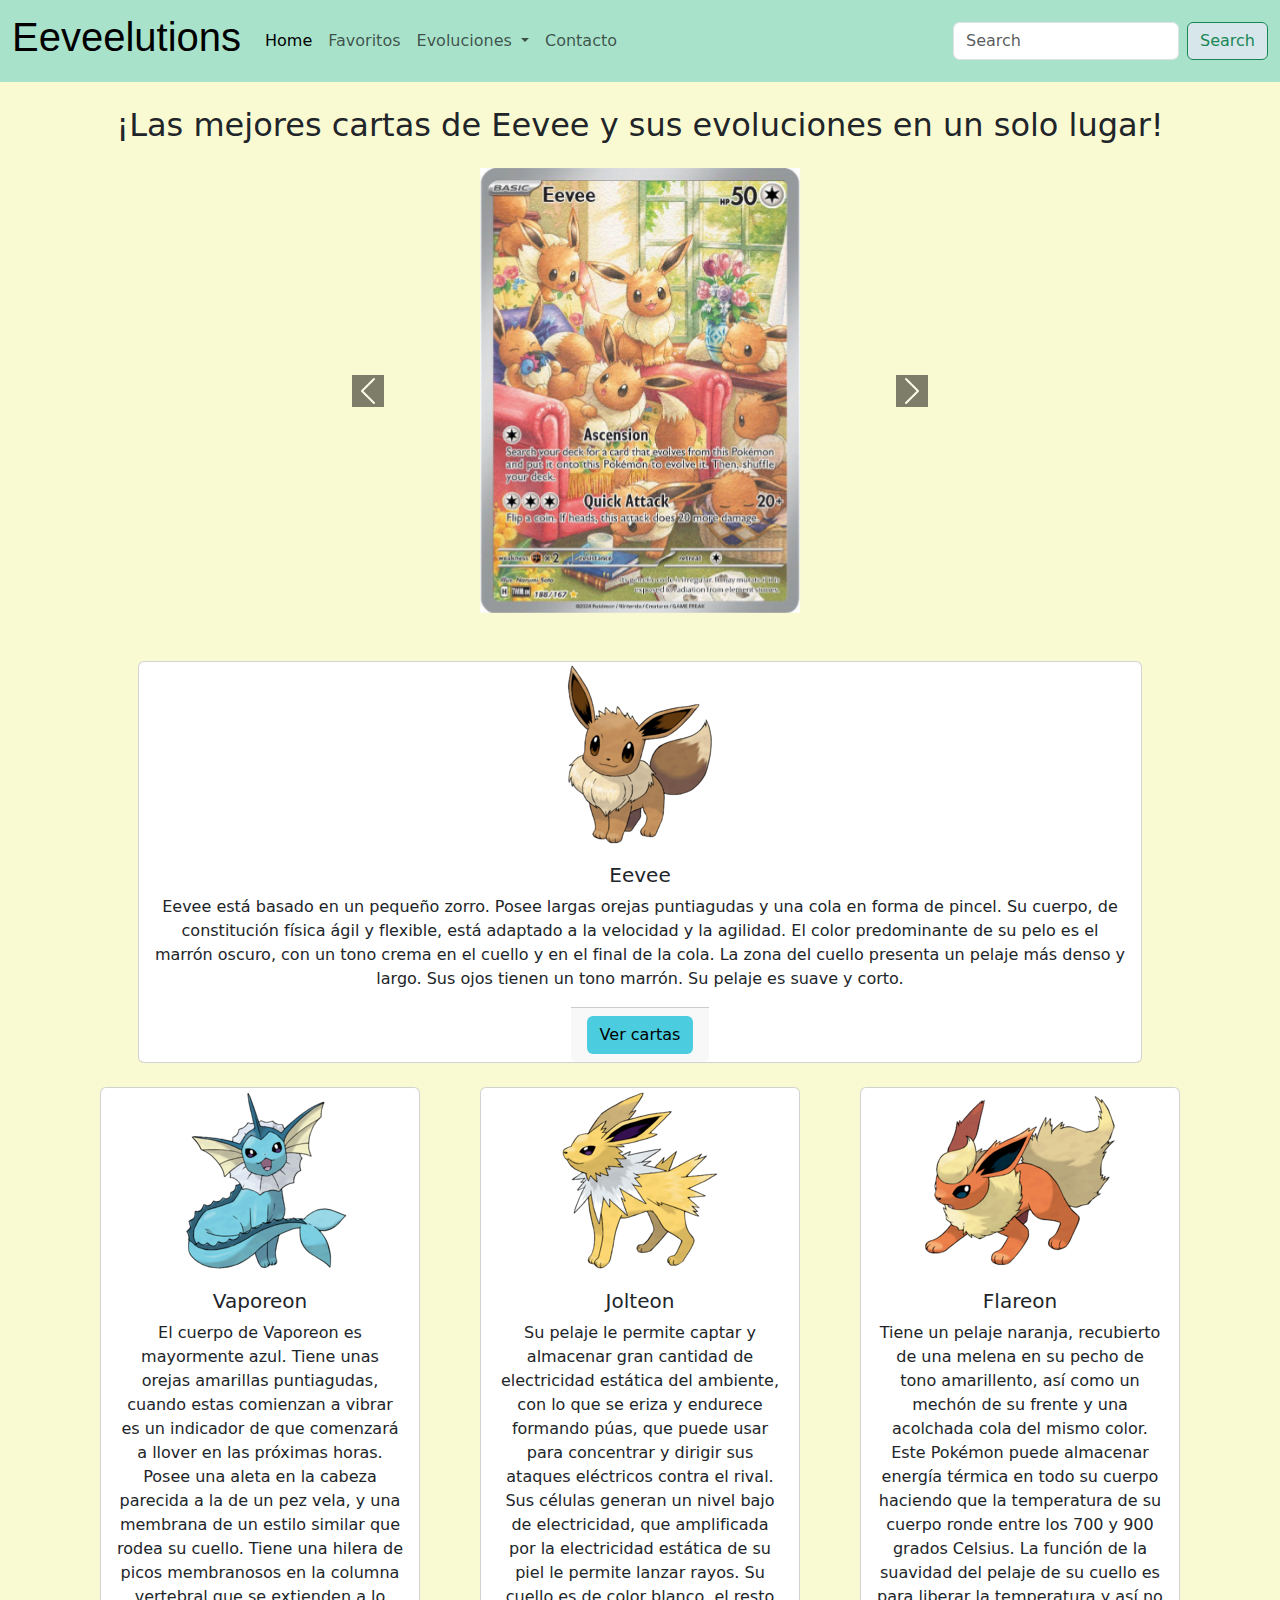
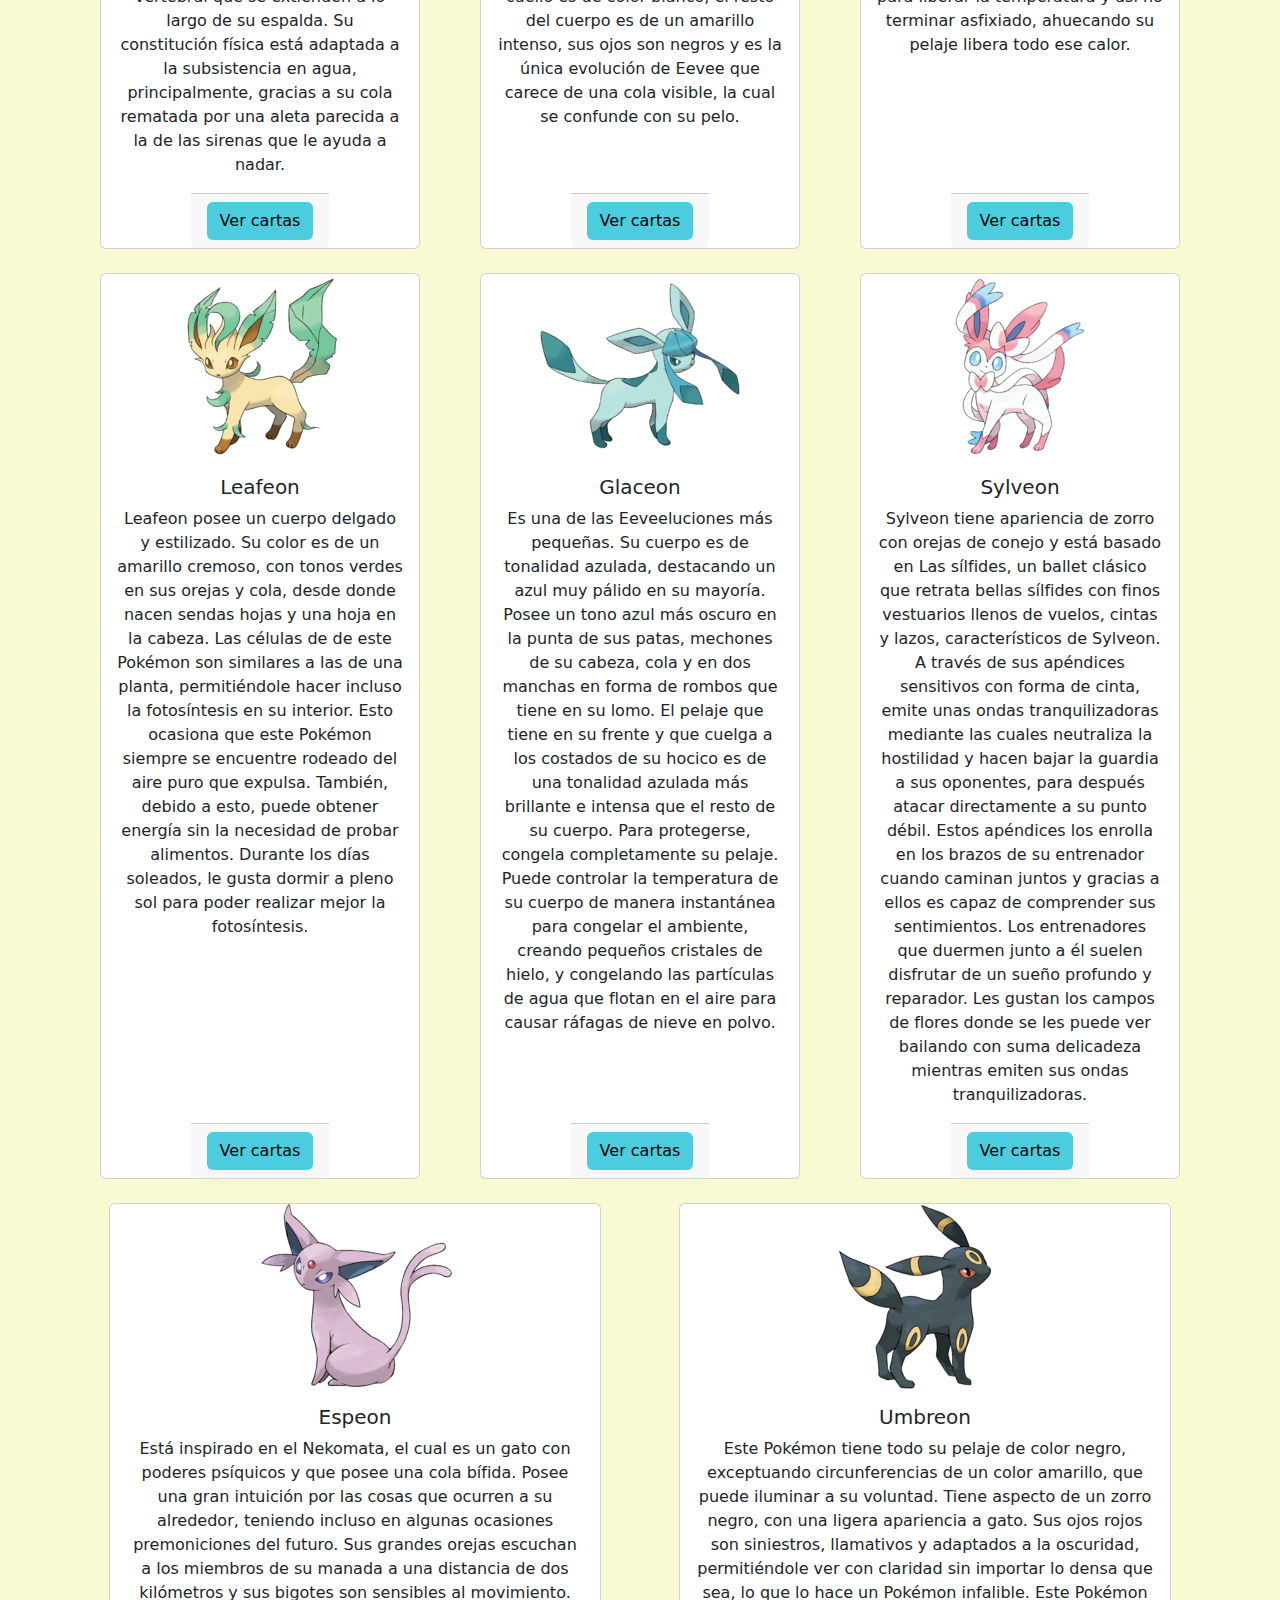
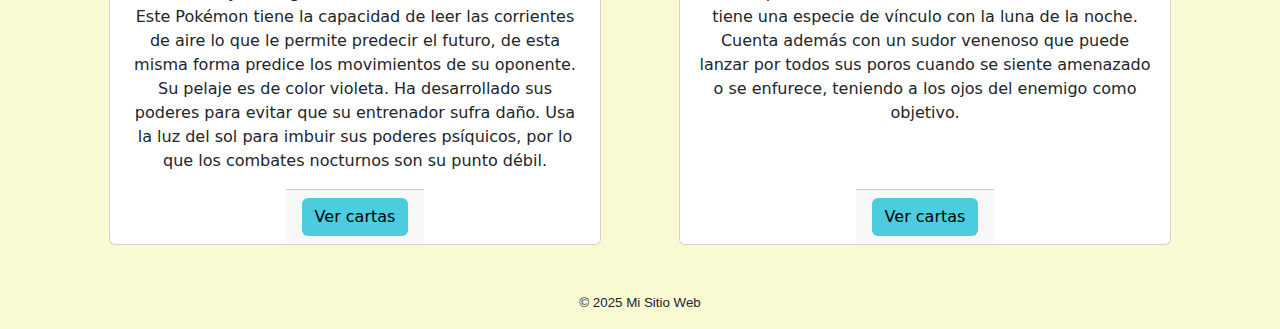
==== commit 9905ac06: "solucionado carrusel en vista mobile y web" ====
--- a/index.html
+++ b/index.html
@@ -102,7 +102,7 @@
         <div class="container text-center contenedor-cartas-main">
             <div class="row row-gap-4 mb-4 mt-5">
               <div class="col-md-12 d-flex justify-content-center">
-                <div class="card" style="width: 90%;">
+                <div class="card">
                     <img src="./images/eevee_images/eevee-portada.png" class="img-fluid" alt="...">
                     <div class="card-body">
                       <h5 class="card-title">Eevee</h5>
@@ -116,7 +116,7 @@
             </div>
             <div class="row row-gap-4 mb-4">
                 <div class="col-md-6 col-lg-4 d-flex justify-content-center">
-                    <div class="card" style="width: 90%;" >
+                    <div class="card">
                         <img src="./images/vaporeon_images/vaporeon-portada.png" class="img-fluid" alt="...">
                         <div class="card-body">
                           <h5 class="card-title">Vaporeon</h5>
@@ -129,7 +129,7 @@
                     </div>
                 </div>
                 <div class="col-md-6 col-lg-4 d-flex justify-content-center">
-                    <div class="card" style="width: 90%;" >
+                    <div class="card">
                         <img src="./images/jolteon_images/jolteon-portada.png" class="img-fluid" alt="...">
                         <div class="card-body">
                           <h5 class="card-title">Jolteon</h5>
@@ -141,7 +141,7 @@
                     </div>
                 </div>
                 <div class="col-md-6 col-lg-4 d-flex justify-content-center">
-                    <div class="card" style="width: 90%;" >
+                    <div class="card">
                         <img src="./images/flareon_images/flareon-portada.png" class="img-fluid" alt="...">
                         <div class="card-body">
                           <h5 class="card-title">Flareon</h5>
@@ -154,7 +154,7 @@
                     </div>
                 </div>            
                 <div class="col-md-6 col-lg-4 d-flex justify-content-center">
-                    <div class="card" style="width: 90%;" >
+                    <div class="card">
                         <img src="./images/leafeon_images/leafeon-portada.png" class="img-fluid" alt="...">
                         <div class="card-body">
                           <h5 class="card-title">Leafeon</h5>
@@ -166,7 +166,7 @@
                     </div>
                 </div>
                 <div class="col-md-6 col-lg-4 d-flex justify-content-center">
-                    <div class="card" style="width: 90%;" >
+                    <div class="card">
                         <img src="./images/glaceon_images/glaceon-portada.png" class="img-fluid" alt="...">
                         <div class="card-body">
                           <h5 class="card-title">Glaceon</h5>
@@ -178,7 +178,7 @@
                     </div>
                 </div> 
                 <div class="col-md-6 col-lg-4 d-flex justify-content-center">
-                    <div class="card" style="width: 90%;" >
+                    <div class="card">
                         <img src="./images/sylveon_images/sylveon-portada2.png" class="img-fluid" alt="...">
                         <div class="card-body">
                           <h5 class="card-title">Sylveon</h5>
@@ -190,7 +190,7 @@
                     </div>
                 </div>            
                 <div class="col-md d-flex justify-content-center">
-                    <div class="card" style="width: 90%;" >
+                    <div class="card">
                         <img src="./images/espeon_images/espeon-portada.png" class="img-fluid" alt="...">
                         <div class="card-body">
                           <h5 class="card-title">Espeon</h5>
@@ -203,7 +203,7 @@
                     </div>
                 </div>
                 <div class="col-md d-flex justify-content-center">
-                    <div class="card" style="width: 90%;" >
+                    <div class="card">
                         <img src="./images/umbreon_images/umbreon-portada.png" class="img-fluid" alt="...">
                         <div class="card-body">
                           <h5 class="card-title">Umbreon</h5>
--- a/styles/style.css
+++ b/styles/style.css
@@ -4,10 +4,6 @@
 }
 body header h1 {
   font-family: Arial, Helvetica, sans-serif;
-}
-body h2 {
-  margin-top: 1rem;
-  text-align: center;
 }
 body footer {
   margin-top: 3rem;
@@ -16,6 +12,21 @@
   font-size: smaller;
 }
 
+.index_main .introduccion {
+  display: flex;
+  flex-direction: column;
+  justify-content: center;
+  align-items: center;
+}
+.index_main .introduccion h2 {
+  margin-top: 1rem;
+}
+.index_main .introduccion .main-carrusel {
+  width: 50%;
+}
+.index_main .introduccion .main-carousel {
+  width: 50%;
+}
 .index_main .introduccion .main-carousel .carousel-control-prev {
   justify-content: flex-end;
 }
@@ -23,6 +34,7 @@
   justify-content: flex-start;
 }
 .index_main .contenedor-cartas-main .card {
+  width: 90%;
   align-items: center;
 }
 .index_main .contenedor-cartas-main .card .card-footer .btn-card {
@@ -60,6 +72,9 @@
 }
 
 @media (max-width: 767px) {
+  .index_main .introduccion #carouselExampleFade {
+    width: 100%;
+  }
   .grid-bootstrap {
     display: flex;
     flex-flow: column nowrap;
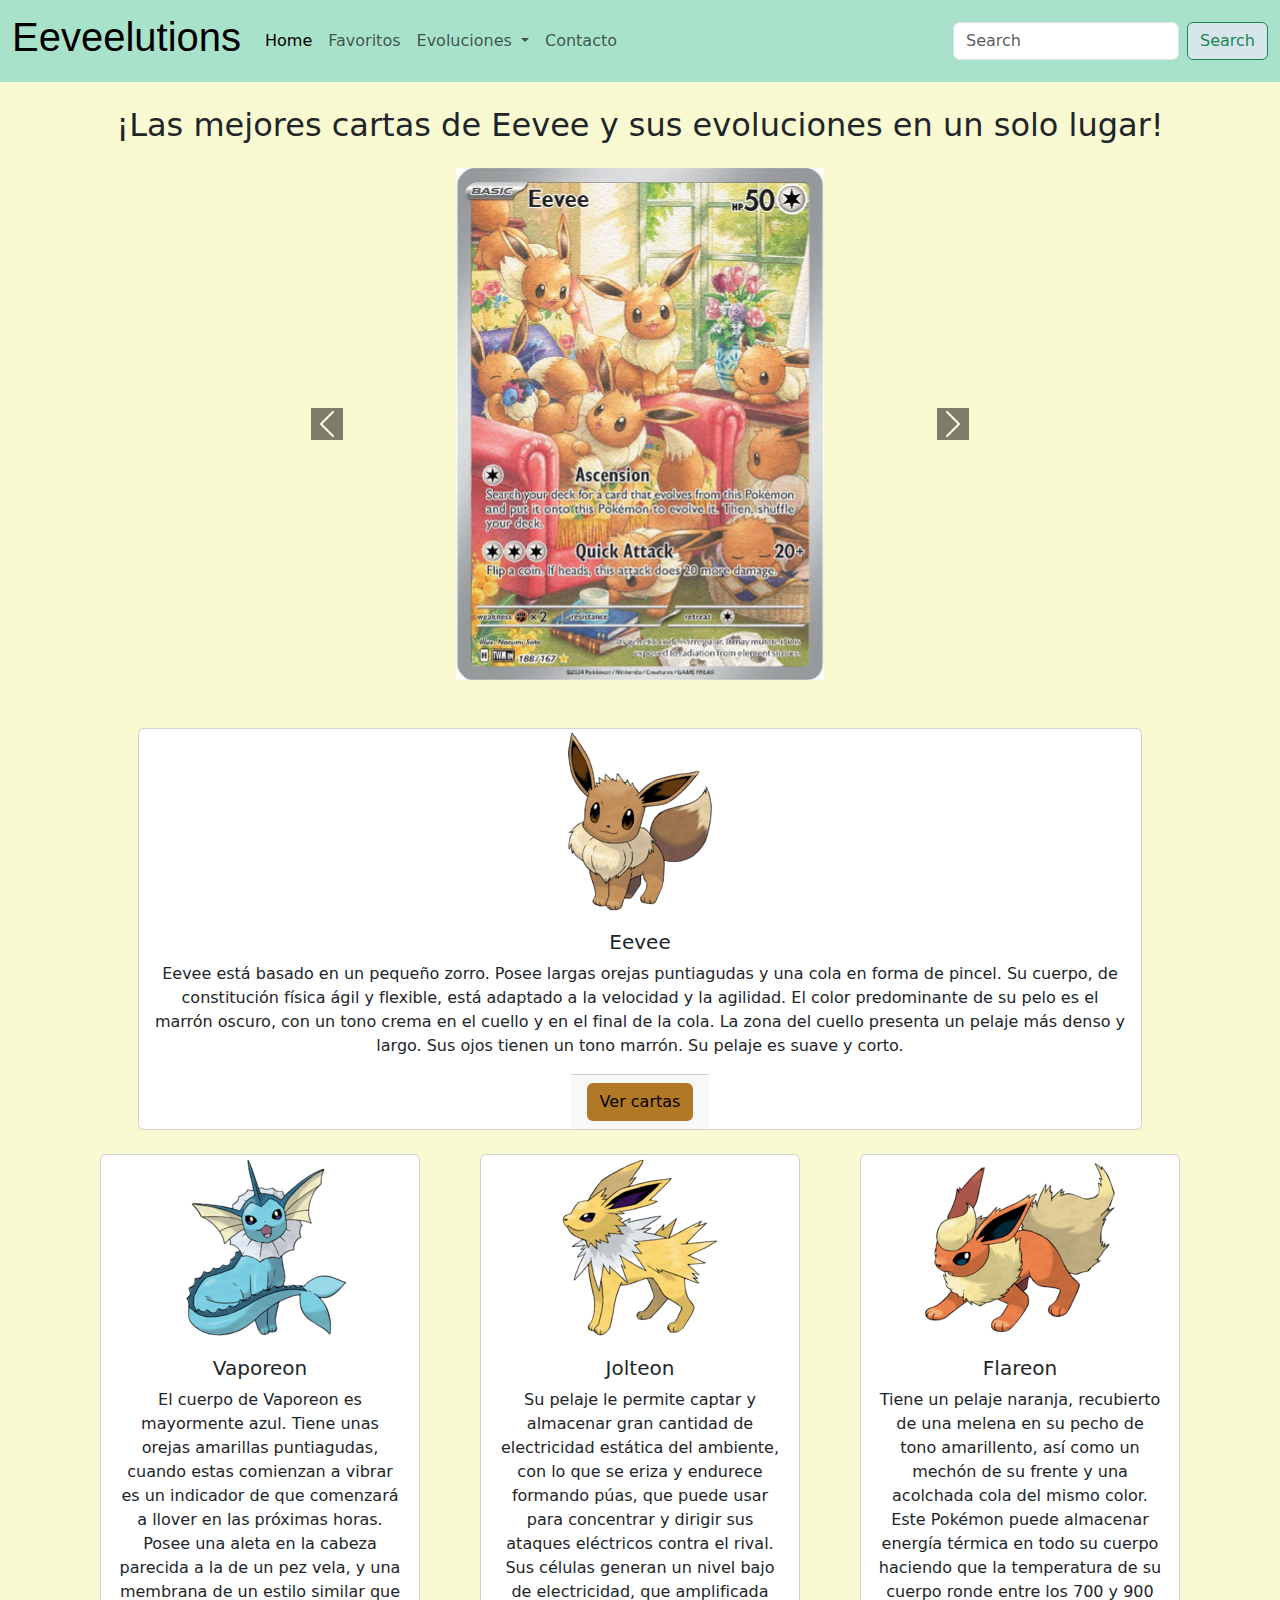
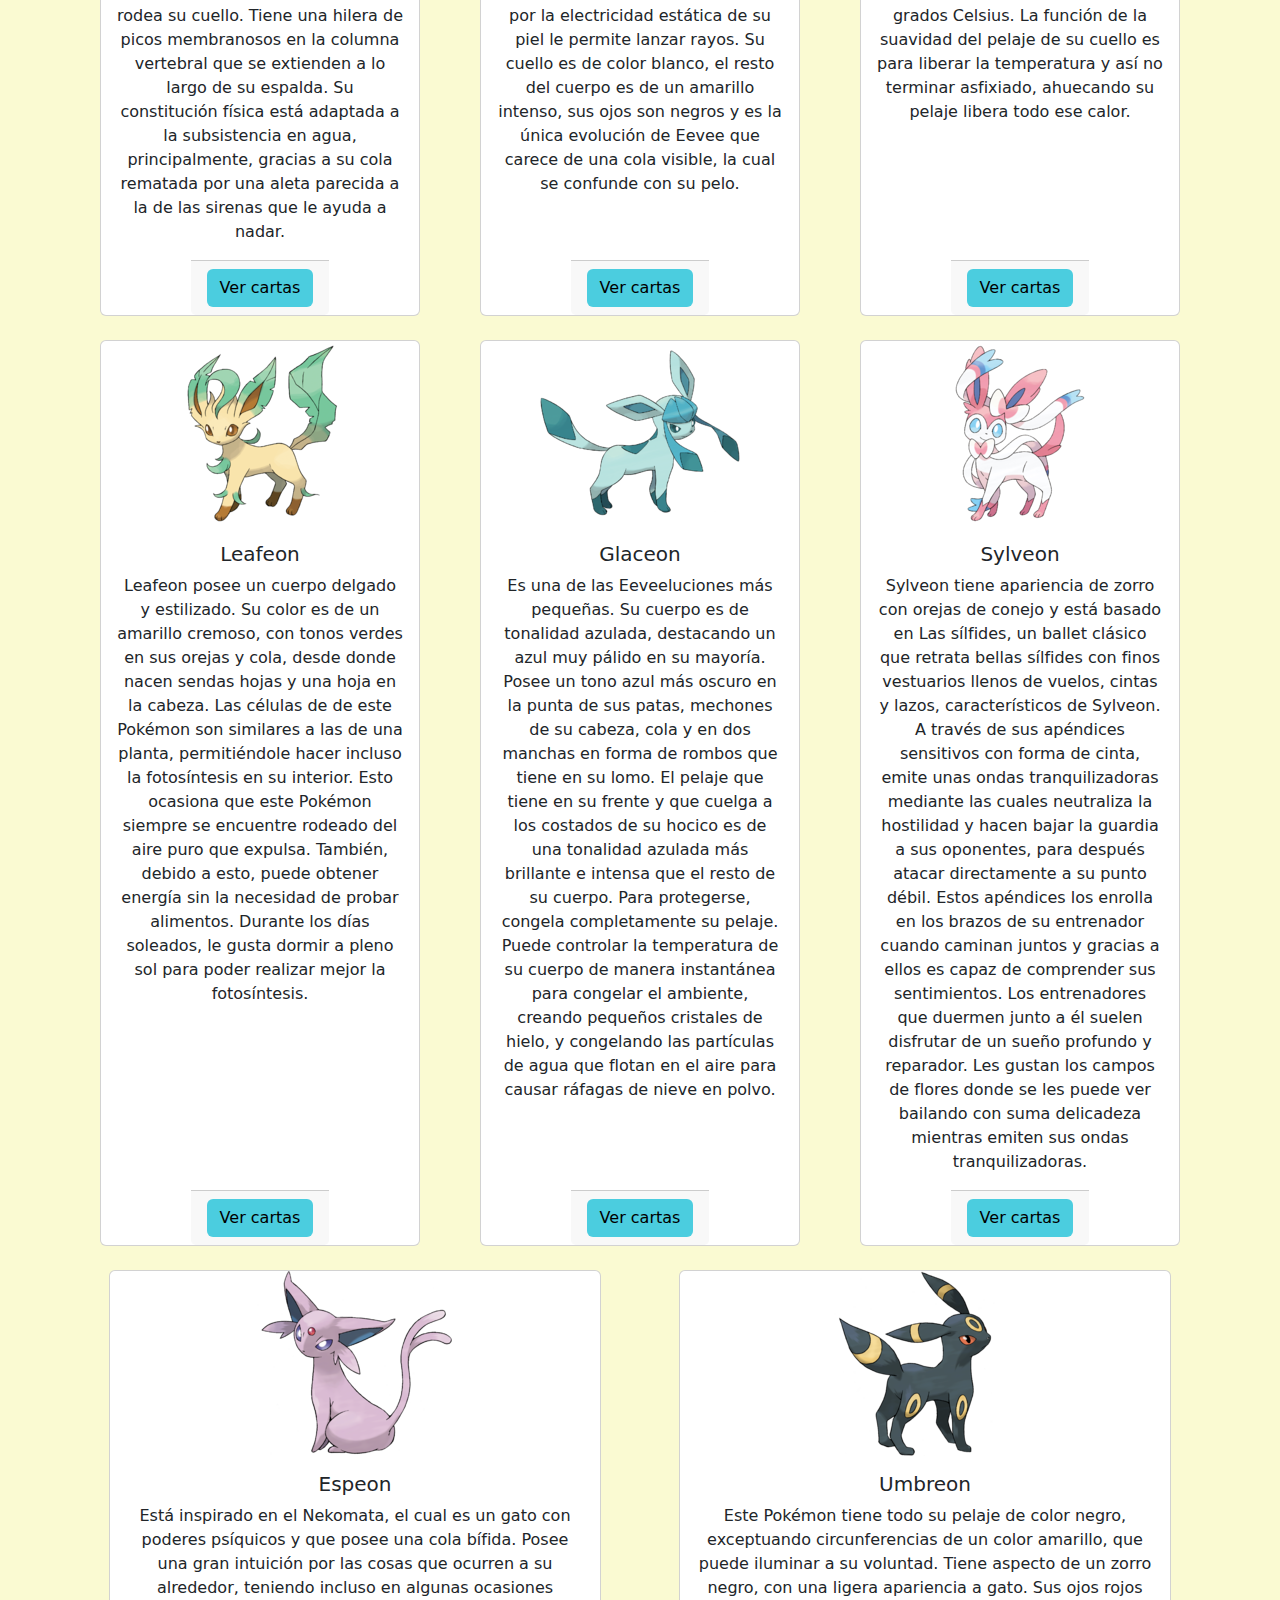
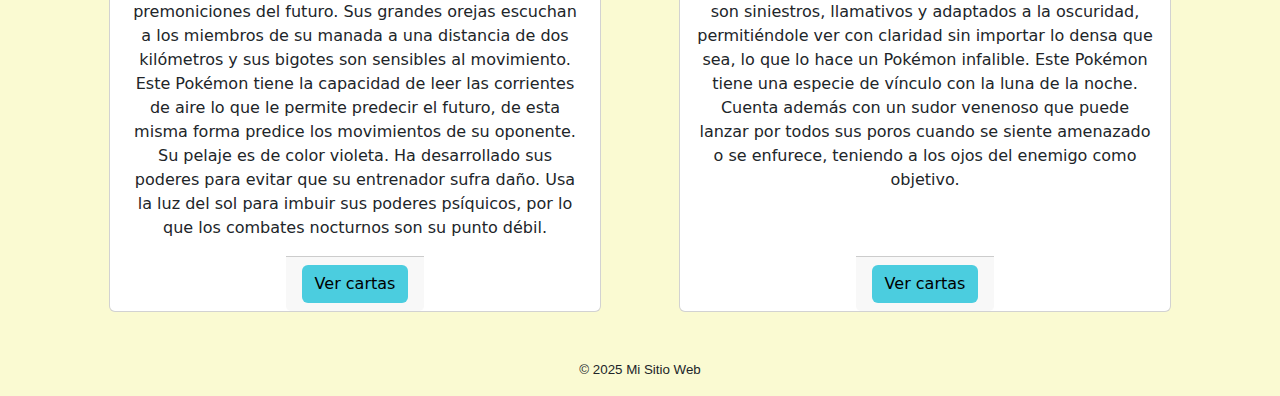
==== commit 01bdd73b: "Agregados extend y mixin. Eliminado el archivo contenedor del viejo css" ====
--- a/index.html
+++ b/index.html
@@ -109,7 +109,7 @@
                       <p class="card-text">Eevee está basado en un pequeño zorro. Posee largas orejas puntiagudas y una cola en forma de pincel. Su cuerpo, de constitución física ágil y flexible, está adaptado a la velocidad y la agilidad. El color predominante de su pelo es el marrón oscuro, con un tono crema en el cuello y en el final de la cola. La zona del cuello presenta un pelaje más denso y largo. Sus ojos tienen un tono marrón. Su pelaje es suave y corto.</p>
                     </div>
                     <div class="card-footer">
-                        <a href="./pages/eevee.html" class="btn btn-card">Ver cartas</a>
+                        <a href="./pages/eevee.html" class="btn btn-card-eevee">Ver cartas</a>
                     </div>
                 </div>
               </div>
--- a/styles/style.css
+++ b/styles/style.css
@@ -2,7 +2,10 @@
 body {
   background-color: lightgoldenrodyellow;
 }
-body header h1 {
+body header nav {
+  background-color: #a9e2cb;
+}
+body header nav h1 {
   font-family: Arial, Helvetica, sans-serif;
 }
 body footer {
@@ -21,9 +24,6 @@
 .index_main .introduccion h2 {
   margin-top: 1rem;
 }
-.index_main .introduccion .main-carrusel {
-  width: 50%;
-}
 .index_main .introduccion .main-carousel {
   width: 50%;
 }
@@ -37,15 +37,19 @@
   width: 90%;
   align-items: center;
 }
-.index_main .contenedor-cartas-main .card .card-footer .btn-card {
+.index_main .contenedor-cartas-main .card .card-footer .btn-card, .index_main .contenedor-cartas-main .card .card-footer .btn-card-eevee {
   background-color: rgb(75, 205, 223);
   color: black;
   font-weight: 500;
 }
+.index_main .contenedor-cartas-main .card .card-footer .btn-card-eevee {
+  background-color: rgb(177, 121, 37);
+}
 
 .grid-cartas {
   display: flex;
-  flex-flow: column nowrap;
+  flex-direction: column;
+  flex-wrap: nowrap;
   margin: 5%;
 }
 .grid-cartas .cartas {
@@ -53,7 +57,8 @@
   background-color: cadetblue;
   padding: 15px;
   display: flex;
-  flex-flow: column wrap;
+  flex-direction: column;
+  flex-wrap: wrap;
   justify-content: center;
   align-items: center;
   margin-bottom: 2%;
@@ -71,13 +76,21 @@
   list-style: none;
 }
 
+.grid-bootstrap .bootstrap-card {
+  background-color: cadetblue;
+}
+
+.fav-cards .bootstrap-card {
+  background-color: cadetblue;
+}
+
 @media (max-width: 767px) {
   .index_main .introduccion #carouselExampleFade {
     width: 100%;
   }
   .grid-bootstrap {
     display: flex;
-    flex-flow: column nowrap;
+    flex-direction: column;
     margin: 5%;
   }
   .grid-bootstrap .bootstrap-card {
@@ -145,9 +158,10 @@
     background-color: cadetblue;
     padding: 25px;
     display: flex;
-    flex-flow: column wrap;
-    align-content: center;
+    flex-direction: column;
+    flex-wrap: wrap;
     justify-content: center;
+    align-items: center;
   }
   .grid-cartas .cartas img {
     height: 256px;
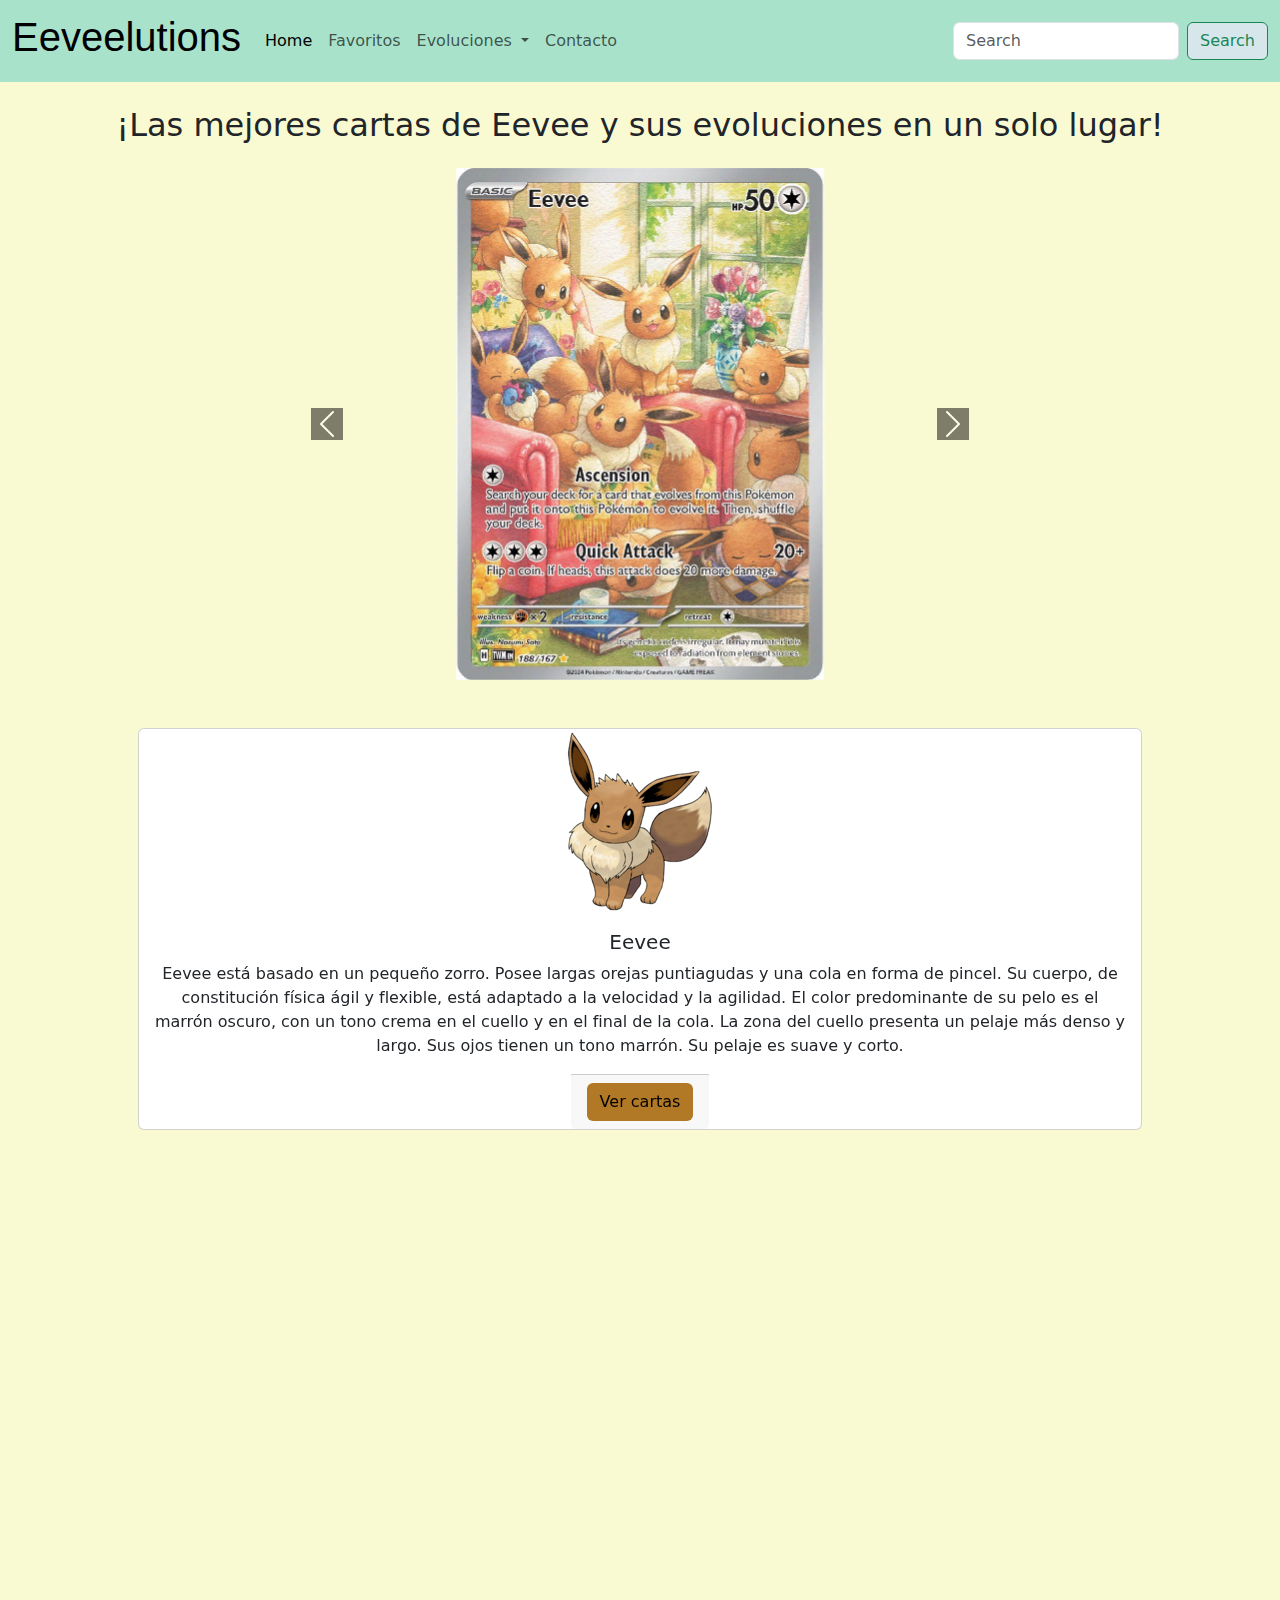
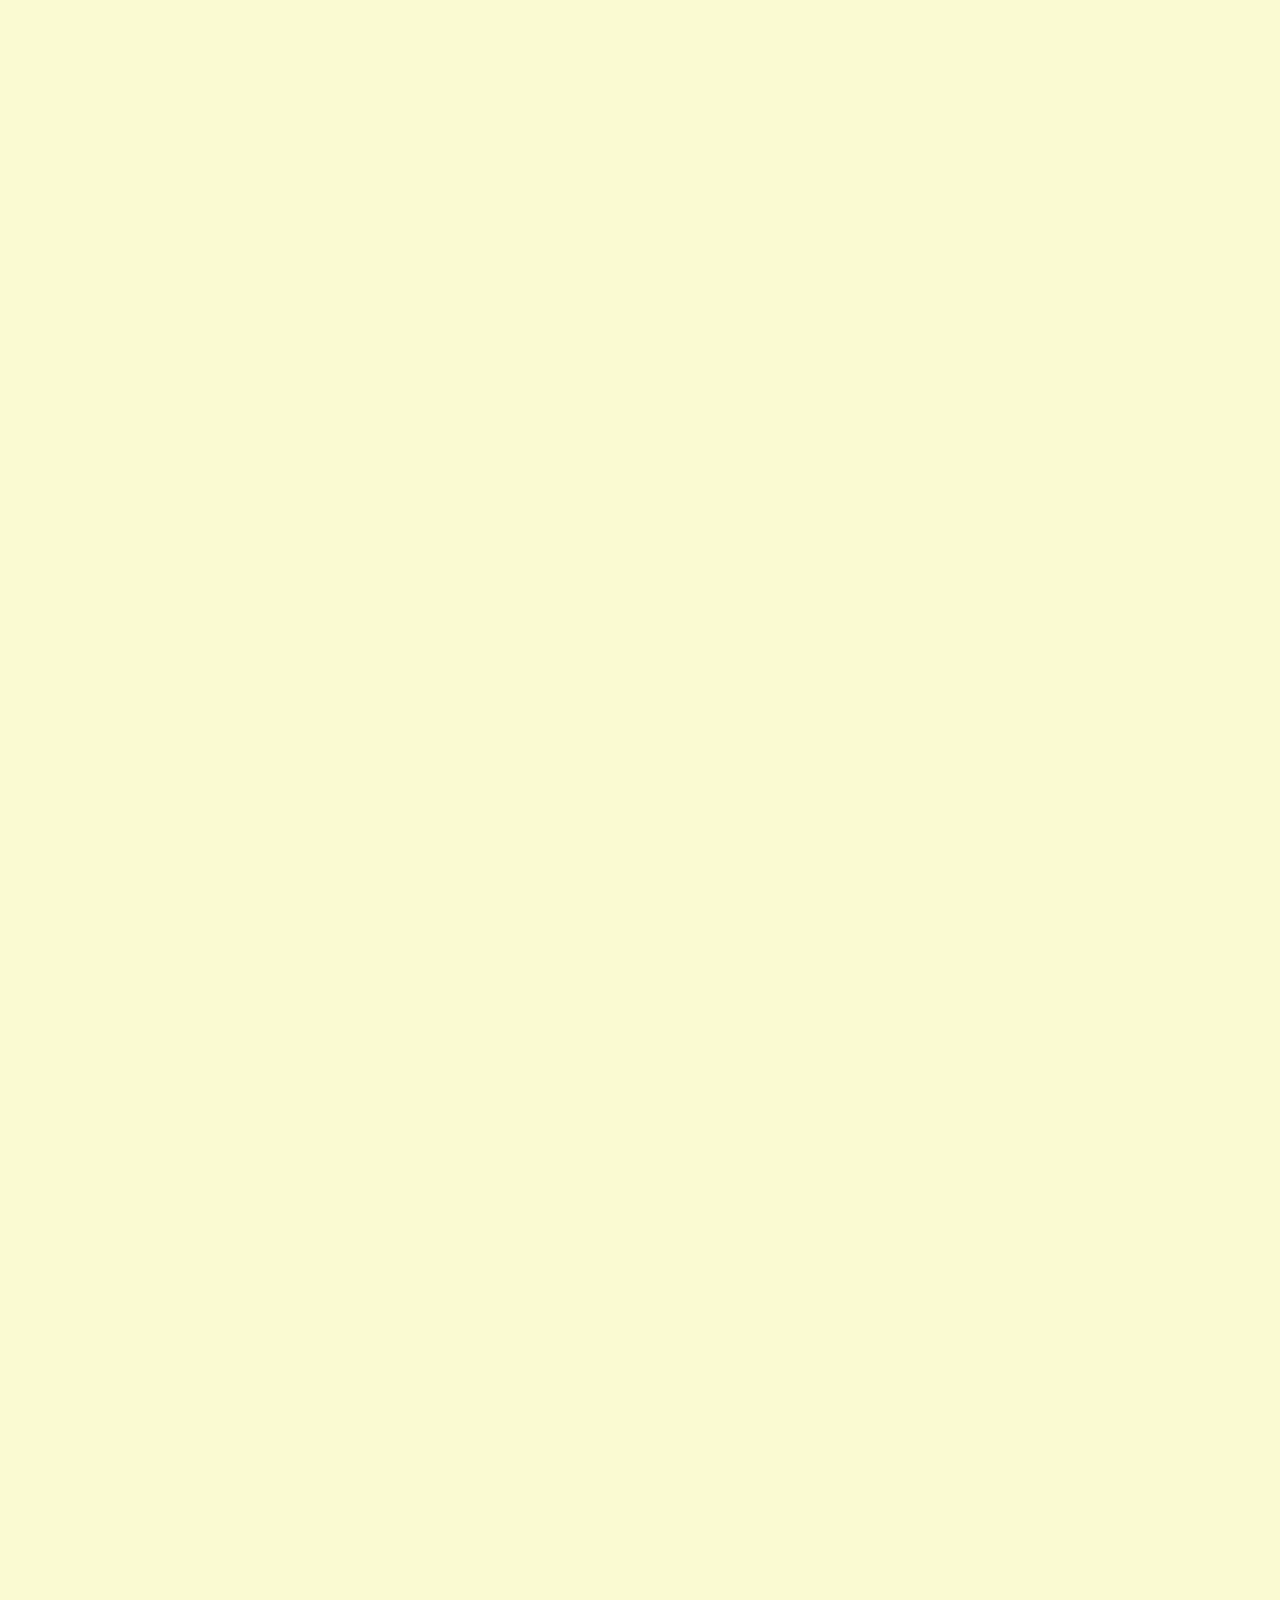
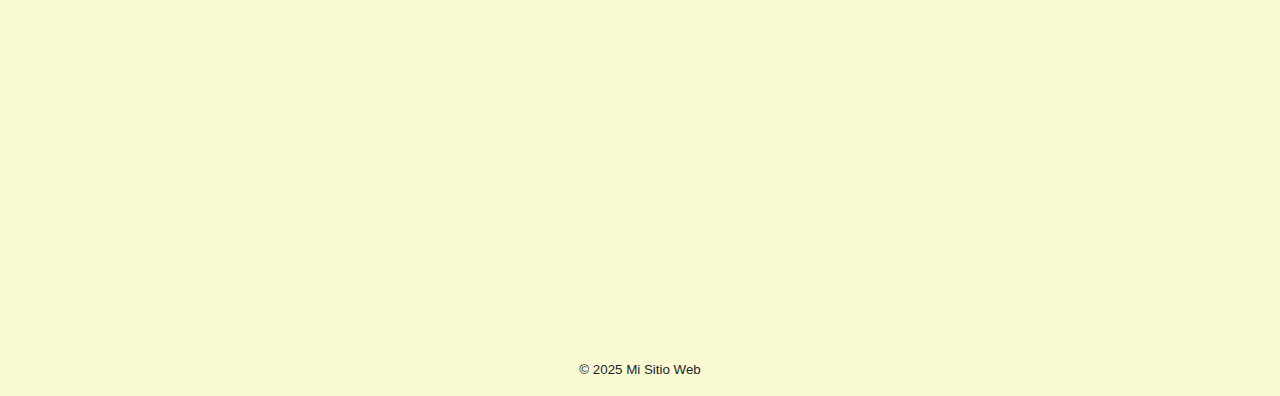
==== commit 3f4dd1fc: "Animaciones de entrada agregadas en el index a las tarjetas de cada evolución. Corregido el footer y" ====
--- a/index.html
+++ b/index.html
@@ -5,6 +5,7 @@
     <meta name="viewport" content="width=device-width, initial-scale=1.0">
     <link href="https://cdn.jsdelivr.net/npm/bootstrap@5.3.3/dist/css/bootstrap.min.css" rel="stylesheet" integrity="sha384-QWTKZyjpPEjISv5WaRU9OFeRpok6YctnYmDr5pNlyT2bRjXh0JMhjY6hW+ALEwIH" crossorigin="anonymous">
     <link rel="stylesheet" href="./styles/style.css">
+    <link href="https://unpkg.com/aos@2.3.1/dist/aos.css" rel="stylesheet">
     <title>Eeveelutions</title>
 </head>
 <body>
@@ -101,7 +102,7 @@
         </div>
         <div class="container text-center contenedor-cartas-main">
             <div class="row row-gap-4 mb-4 mt-5">
-              <div class="col-md-12 d-flex justify-content-center">
+              <div class="col-md-12 d-flex justify-content-center" data-aos="fade-up">
                 <div class="card">
                     <img src="./images/eevee_images/eevee-portada.png" class="img-fluid" alt="...">
                     <div class="card-body">
@@ -115,7 +116,7 @@
               </div>
             </div>
             <div class="row row-gap-4 mb-4">
-                <div class="col-md-6 col-lg-4 d-flex justify-content-center">
+                <div class="col-md-6 col-lg-4 d-flex justify-content-center" data-aos="fade-right">
                     <div class="card">
                         <img src="./images/vaporeon_images/vaporeon-portada.png" class="img-fluid" alt="...">
                         <div class="card-body">
@@ -128,7 +129,7 @@
                         </div>
                     </div>
                 </div>
-                <div class="col-md-6 col-lg-4 d-flex justify-content-center">
+                <div class="col-md-6 col-lg-4 d-flex justify-content-center" data-aos="fade-up">
                     <div class="card">
                         <img src="./images/jolteon_images/jolteon-portada.png" class="img-fluid" alt="...">
                         <div class="card-body">
@@ -140,7 +141,7 @@
                         </div>
                     </div>
                 </div>
-                <div class="col-md-6 col-lg-4 d-flex justify-content-center">
+                <div class="col-md-6 col-lg-4 d-flex justify-content-center" data-aos="fade-left">
                     <div class="card">
                         <img src="./images/flareon_images/flareon-portada.png" class="img-fluid" alt="...">
                         <div class="card-body">
@@ -153,7 +154,7 @@
                         </div>
                     </div>
                 </div>            
-                <div class="col-md-6 col-lg-4 d-flex justify-content-center">
+                <div class="col-md-6 col-lg-4 d-flex justify-content-center" data-aos="fade-right">
                     <div class="card">
                         <img src="./images/leafeon_images/leafeon-portada.png" class="img-fluid" alt="...">
                         <div class="card-body">
@@ -165,7 +166,7 @@
                         </div>
                     </div>
                 </div>
-                <div class="col-md-6 col-lg-4 d-flex justify-content-center">
+                <div class="col-md-6 col-lg-4 d-flex justify-content-center" data-aos="fade-up">
                     <div class="card">
                         <img src="./images/glaceon_images/glaceon-portada.png" class="img-fluid" alt="...">
                         <div class="card-body">
@@ -177,7 +178,7 @@
                         </div>
                     </div>
                 </div> 
-                <div class="col-md-6 col-lg-4 d-flex justify-content-center">
+                <div class="col-md-6 col-lg-4 d-flex justify-content-center" data-aos="fade-left">
                     <div class="card">
                         <img src="./images/sylveon_images/sylveon-portada2.png" class="img-fluid" alt="...">
                         <div class="card-body">
@@ -189,7 +190,7 @@
                         </div>
                     </div>
                 </div>            
-                <div class="col-md d-flex justify-content-center">
+                <div class="col-md d-flex justify-content-center" data-aos="fade-right">
                     <div class="card">
                         <img src="./images/espeon_images/espeon-portada.png" class="img-fluid" alt="...">
                         <div class="card-body">
@@ -202,7 +203,7 @@
                         </div>
                     </div>
                 </div>
-                <div class="col-md d-flex justify-content-center">
+                <div class="col-md d-flex justify-content-center" data-aos="fade-left">
                     <div class="card">
                         <img src="./images/umbreon_images/umbreon-portada.png" class="img-fluid" alt="...">
                         <div class="card-body">
@@ -221,5 +222,9 @@
         <p>© 2025 Mi Sitio Web</p>
     </footer>
     <script src="https://cdn.jsdelivr.net/npm/bootstrap@5.3.3/dist/js/bootstrap.bundle.min.js" integrity="sha384-YvpcrYf0tY3lHB60NNkmXc5s9fDVZLESaAA55NDzOxhy9GkcIdslK1eN7N6jIeHz" crossorigin="anonymous"></script>
+    <script src="https://unpkg.com/aos@next/dist/aos.js"></script>
+    <script>
+      AOS.init();
+    </script>
 </body>
 </html>--- a/styles/style.css
+++ b/styles/style.css
@@ -7,6 +7,9 @@
 }
 body header nav h1 {
   font-family: Arial, Helvetica, sans-serif;
+}
+body .btn-form {
+  background-color: #a9e2cb;
 }
 body footer {
   margin-top: 3rem;
@@ -55,13 +58,13 @@
 .grid-cartas .cartas {
   border: 2px solid black;
   background-color: cadetblue;
-  padding: 15px;
   display: flex;
   flex-direction: column;
   flex-wrap: wrap;
   justify-content: center;
   align-items: center;
   margin-bottom: 2%;
+  padding: 15px;
 }
 .grid-cartas .cartas .img-cartas {
   height: 256px;
